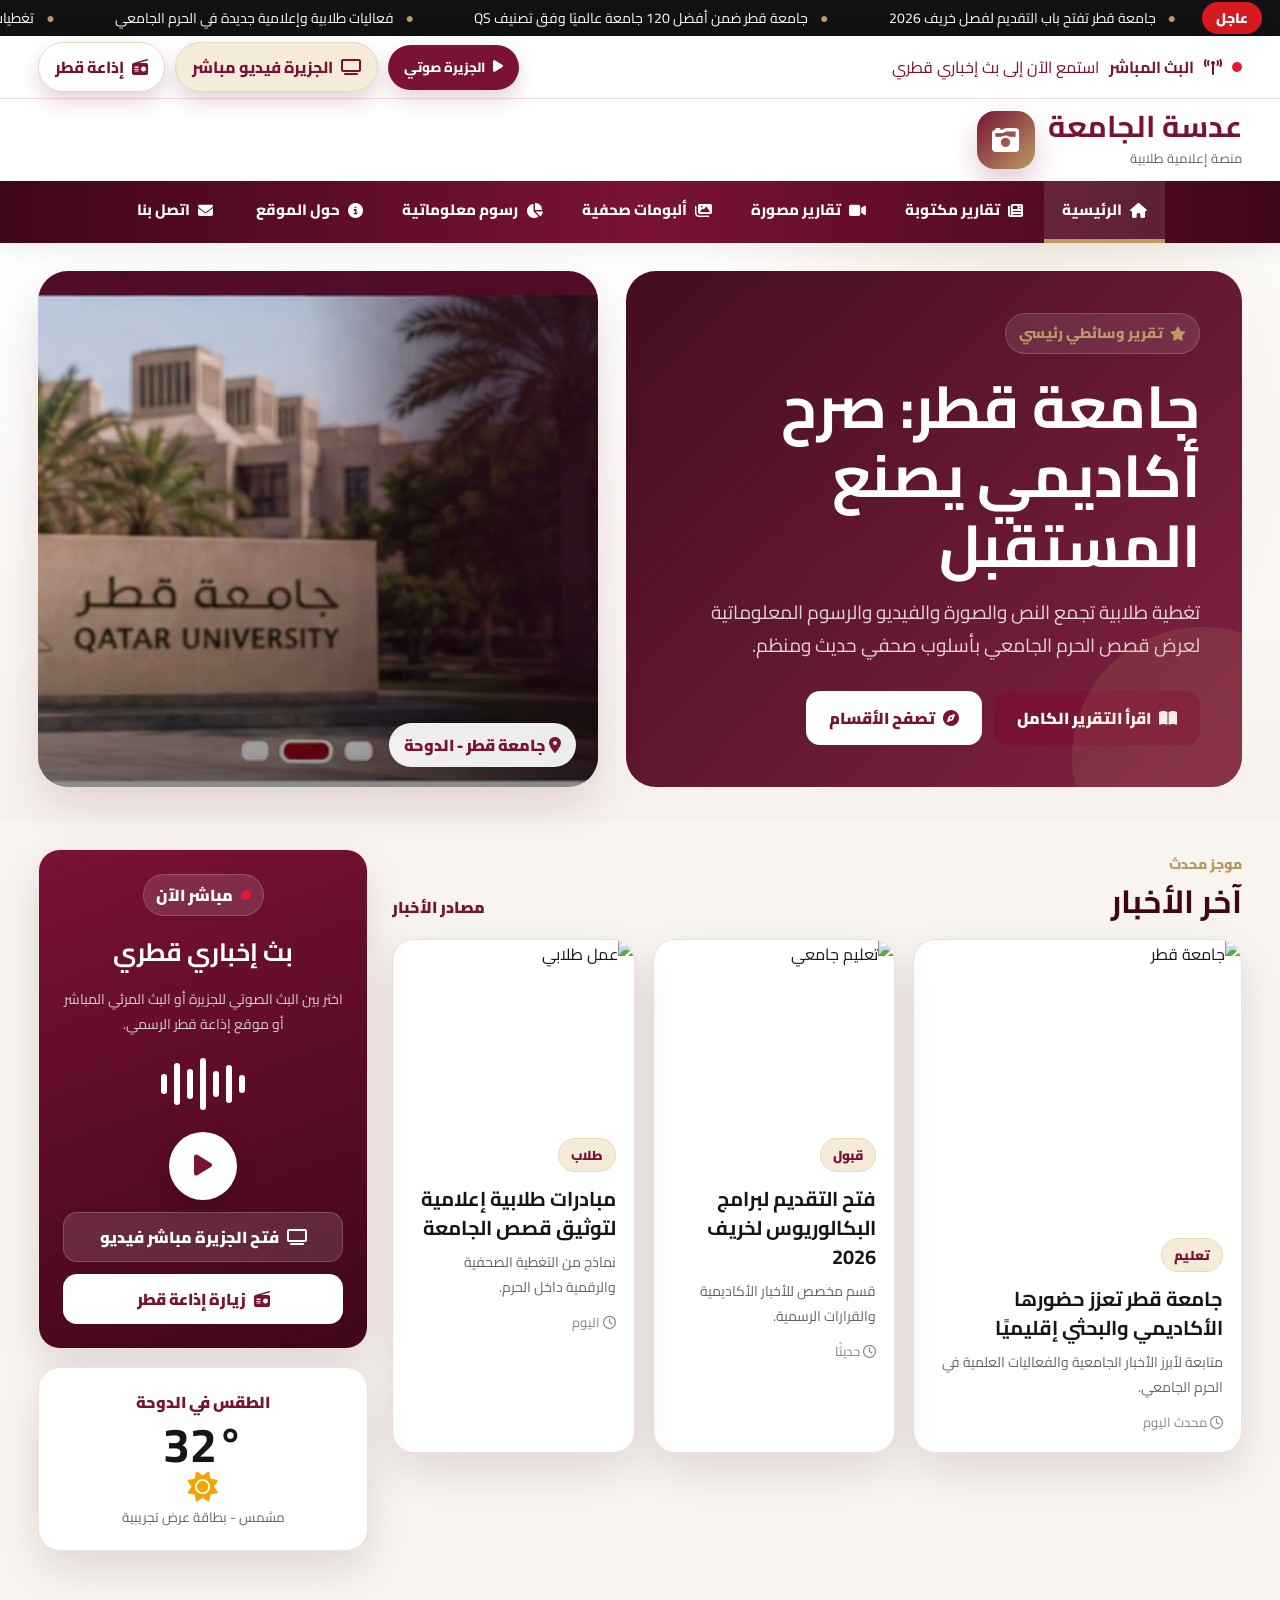
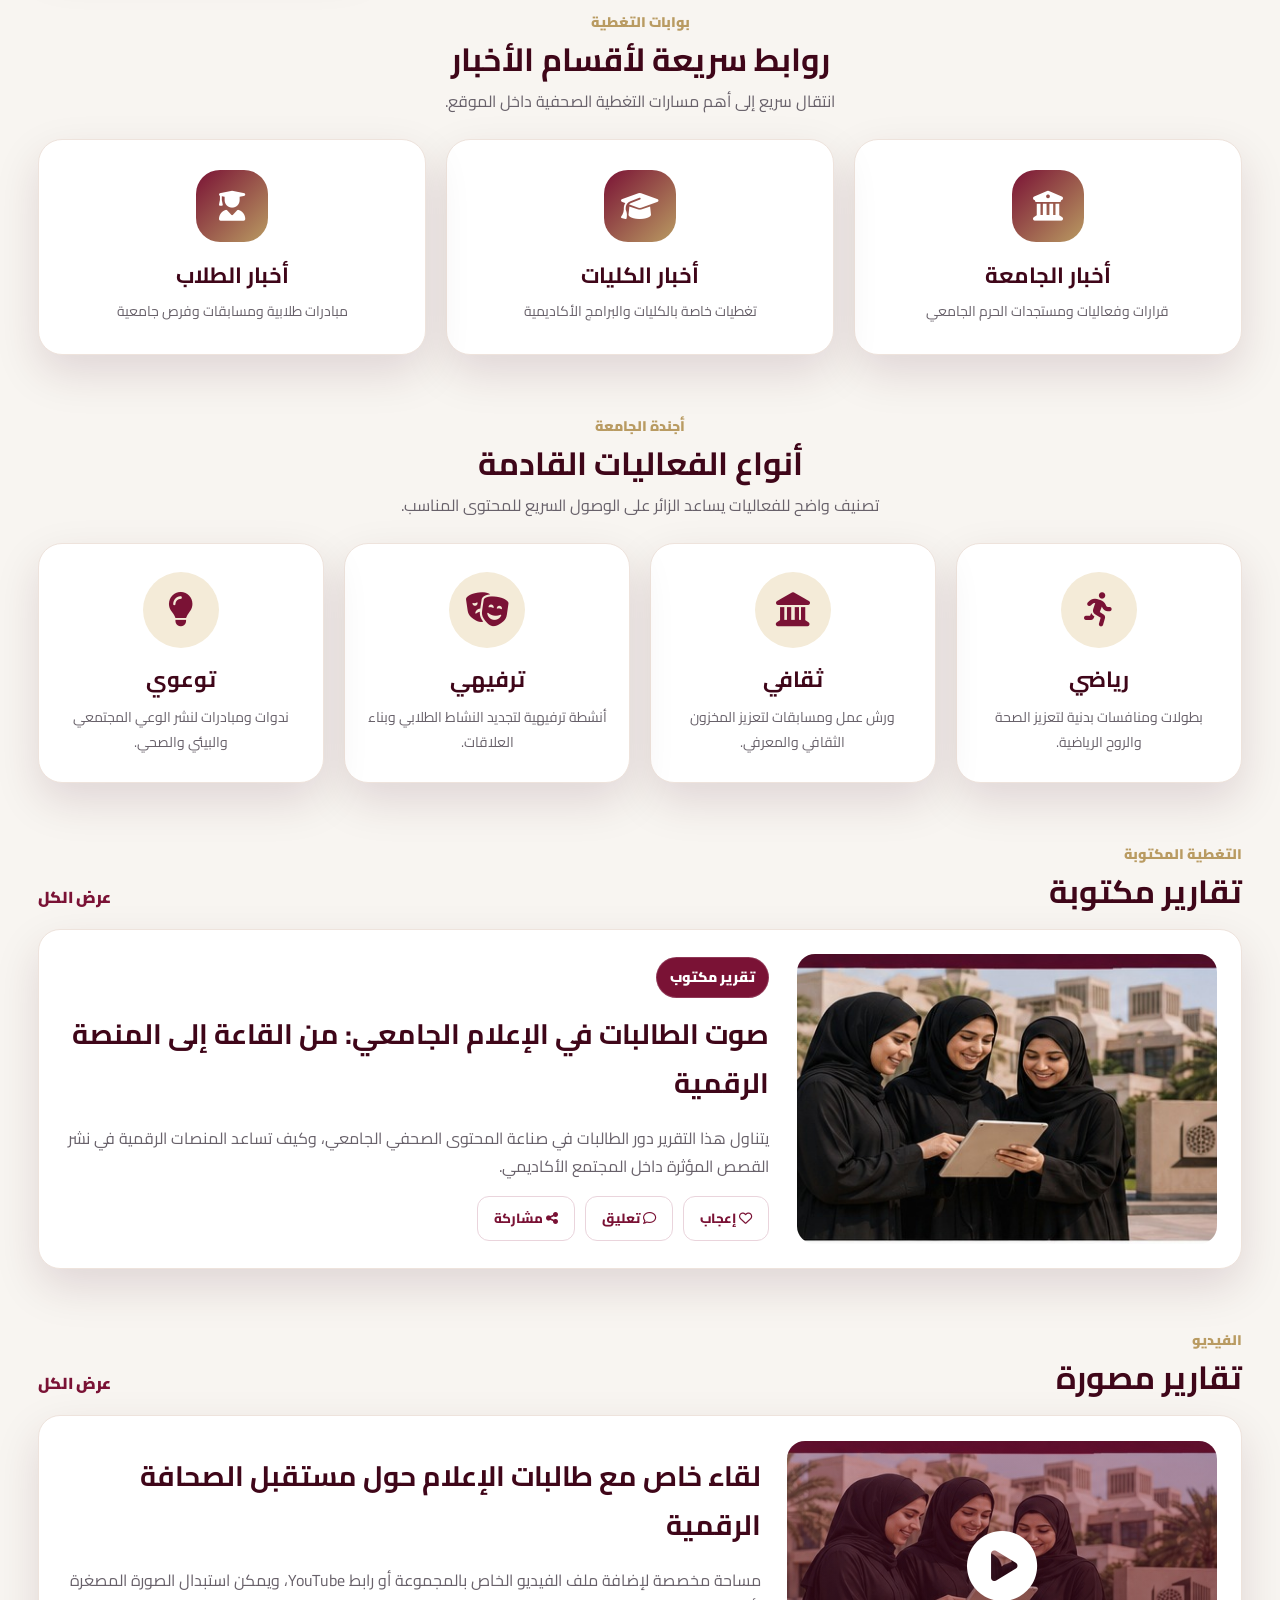
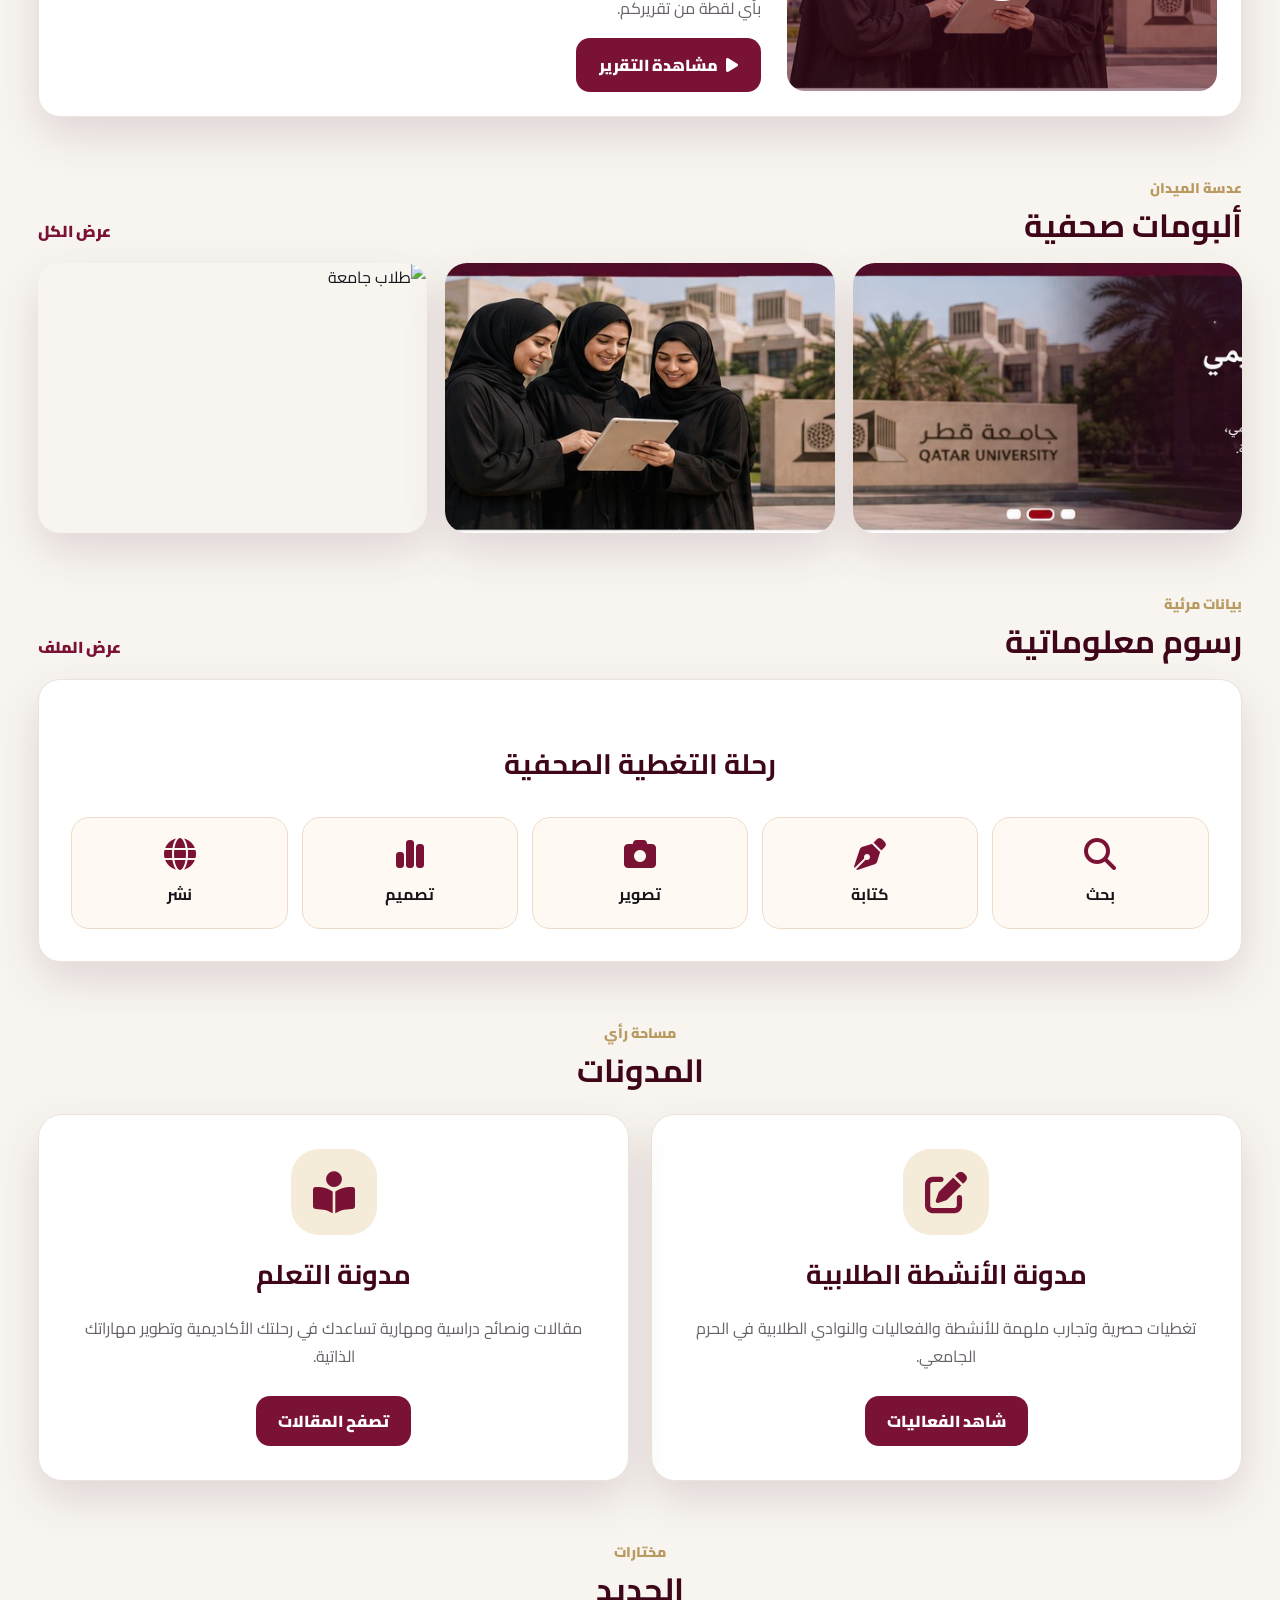
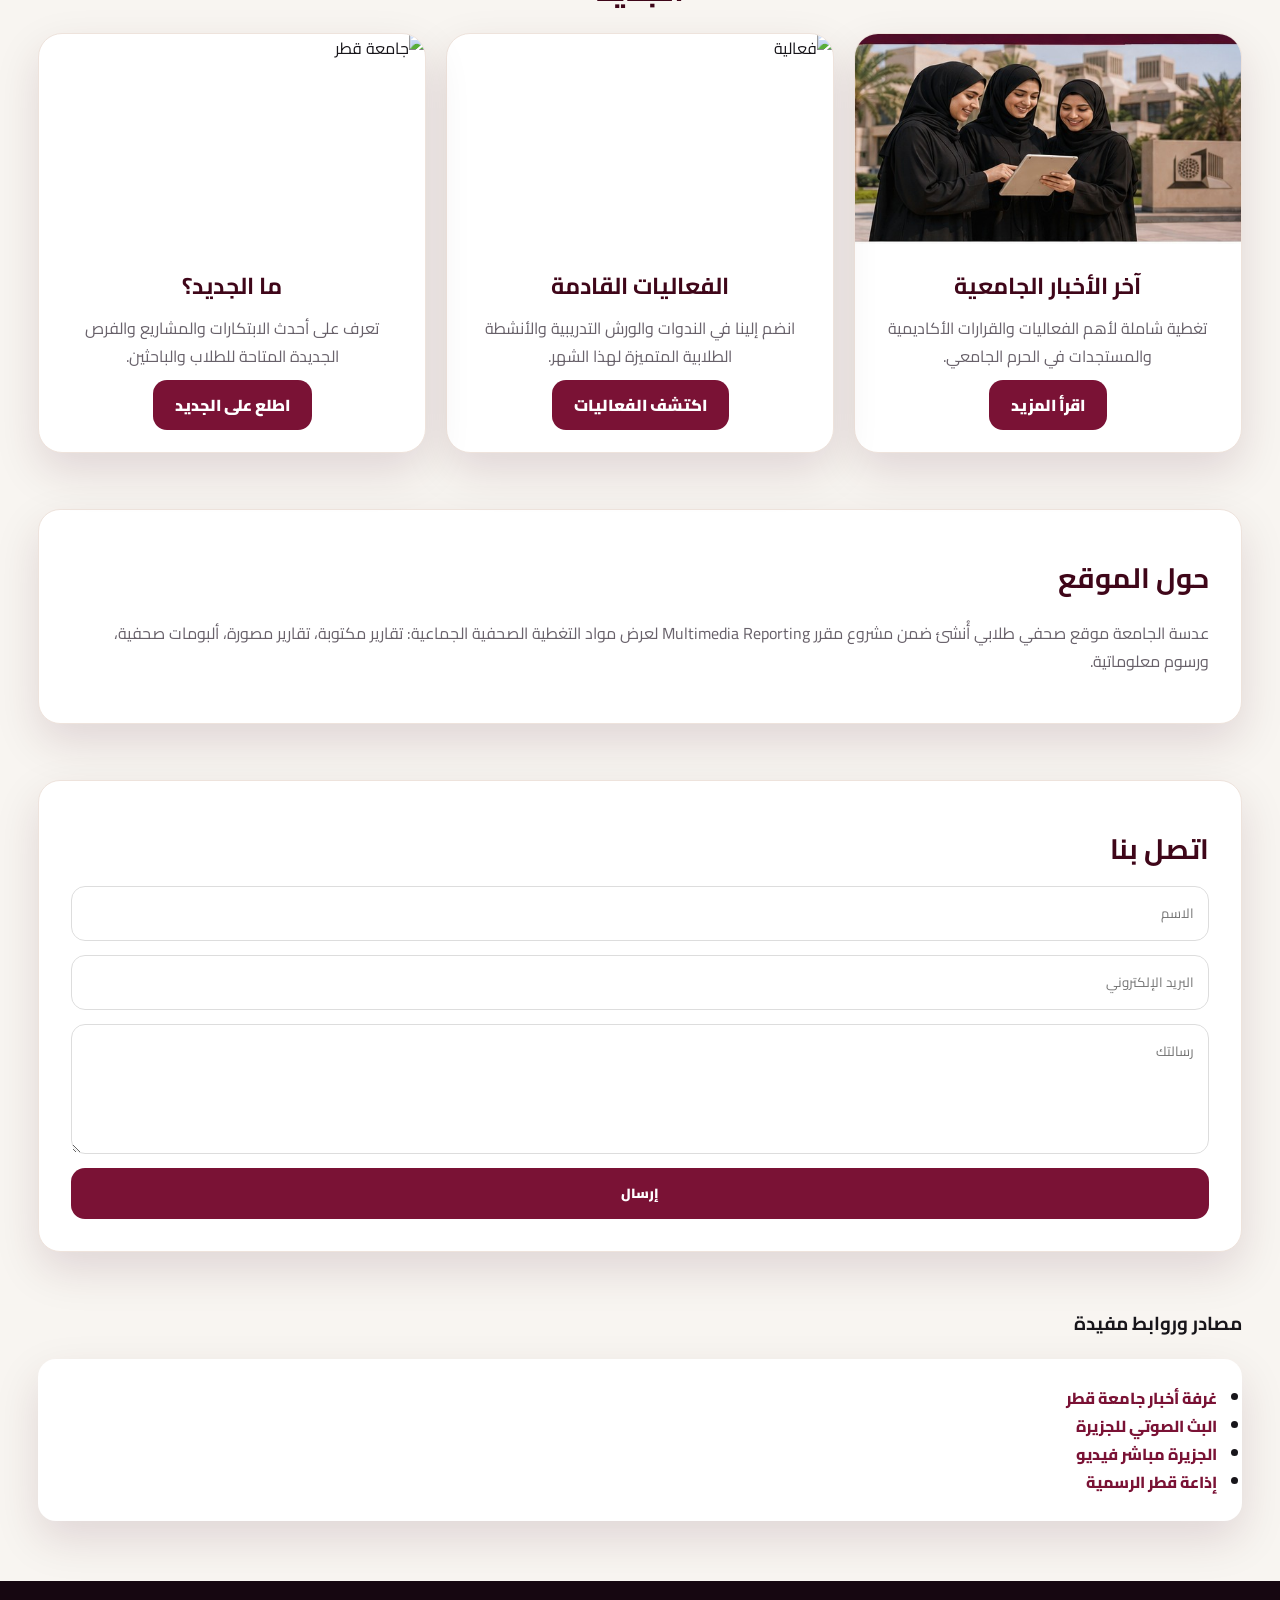
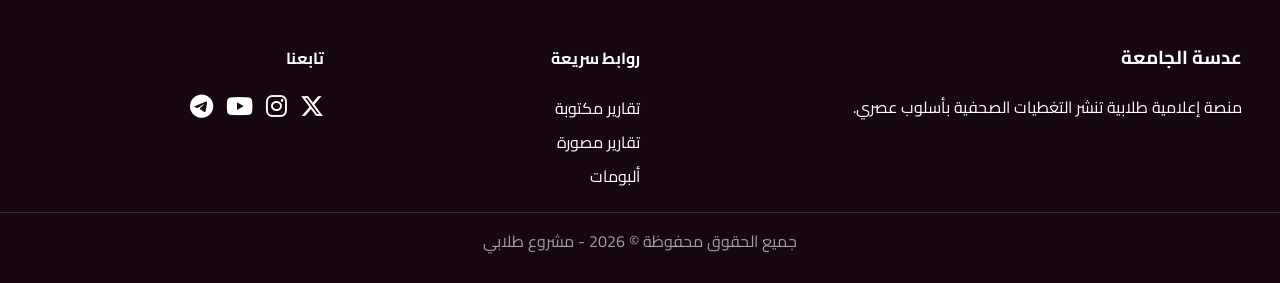
==== home.html @ da8e367c "Add files via upload" ====
<!doctype html>
<html lang="ar" dir="rtl">
<head>
  <meta charset="UTF-8" />
  <meta name="viewport" content="width=device-width, initial-scale=1.0" />
  <title>عدسة الجامعة | منصة إعلامية طلابية</title>
  <meta name="description" content="موقع صحفي جامعي عربي لعرض التغطيات المكتوبة والمصورة والألبومات والرسوم المعلوماتية." />
  <link rel="preconnect" href="https://fonts.googleapis.com">
  <link rel="preconnect" href="https://fonts.gstatic.com" crossorigin>
  <link href="https://fonts.googleapis.com/css2?family=Cairo:wght@400;500;600;700;800;900&display=swap" rel="stylesheet">
  <link rel="stylesheet" href="https://cdnjs.cloudflare.com/ajax/libs/font-awesome/6.5.2/css/all.min.css">
  <link rel="stylesheet" href="style.css" />
</head>
<body>
  <div class="breaking-strip">
    <span class="breaking-label">عاجل</span>
    <div class="breaking-track">
      <span>جامعة قطر تفتح باب التقديم لفصل خريف 2026</span>
      <span>جامعة قطر ضمن أفضل 120 جامعة عالميًا وفق تصنيف QS</span>
      <span>فعاليات طلابية وإعلامية جديدة في الحرم الجامعي</span>
      <span>تغطيات مصورة وألبومات صحفية من قلب الجامعة</span>
    </div>
  </div>

  <header class="site-header">
    <div class="live-strip">
      <div class="container live-inner">
        <div class="live-title">
          <span class="pulse"></span>
          <i class="fa-solid fa-tower-broadcast"></i>
          <strong>البث المباشر</strong>
          <span>استمع الآن إلى بث إخباري قطري</span>
        </div>
        <div class="live-actions">
          <button id="playRadio" class="live-btn"><i class="fa-solid fa-play"></i> الجزيرة صوتي</button>
          <a href="https://www.aljazeera.com/video/live" target="_blank" rel="noopener" class="live-link"><i class="fa-solid fa-tv"></i> الجزيرة فيديو مباشر</a>
          <a href="https://www.qatarradio.qa/" target="_blank" rel="noopener" class="live-link outline"><i class="fa-solid fa-radio"></i> إذاعة قطر</a>
        </div>
      </div>
    </div>

    <div class="container topbar">
      <a class="brand" href="#home" aria-label="عدسة الجامعة">
        <div class="brand-text">
          <h1>عدسة الجامعة</h1>
          <p>منصة إعلامية طلابية</p>
        </div>
        <div class="logo"><i class="fa-solid fa-camera-retro"></i></div>
      </a>
      <button class="menu-toggle" id="menuToggle" aria-label="فتح القائمة"><i class="fa-solid fa-bars"></i></button>
    </div>

    <nav class="nav" id="mainNav">
      <div class="container nav-inner">
        <a href="#home" class="active"><i class="fa-solid fa-house"></i><span>الرئيسية</span></a>
        <a href="#written"><i class="fa-solid fa-newspaper"></i><span>تقارير مكتوبة</span></a>
        <a href="#video"><i class="fa-solid fa-video"></i><span>تقارير مصورة</span></a>
        <a href="#gallery"><i class="fa-solid fa-images"></i><span>ألبومات صحفية</span></a>
        <a href="#infographics"><i class="fa-solid fa-chart-pie"></i><span>رسوم معلوماتية</span></a>
        <a href="#about"><i class="fa-solid fa-circle-info"></i><span>حول الموقع</span></a>
        <a href="#contact"><i class="fa-solid fa-envelope"></i><span>اتصل بنا</span></a>
      </div>
    </nav>
  </header>

  <main id="home">
    <section class="hero">
      <div class="container hero-grid">
        <div class="hero-copy">
          <span class="eyebrow"><i class="fa-solid fa-star"></i> تقرير وسائطي رئيسي</span>
          <h2>جامعة قطر: صرح أكاديمي يصنع المستقبل</h2>
          <p>تغطية طلابية تجمع النص والصورة والفيديو والرسوم المعلوماتية لعرض قصص الحرم الجامعي بأسلوب صحفي حديث ومنظم.</p>
          <div class="hero-actions">
            <a class="btn primary" href="#written"><i class="fa-solid fa-book-open"></i> اقرأ التقرير الكامل</a>
            <a class="btn ghost" href="#quick"><i class="fa-solid fa-compass"></i> تصفح الأقسام</a>
          </div>
        </div>
        <div class="hero-media" aria-label="طالبات جامعيات أمام جامعة قطر">
          <img src="assets/hero-students-qu.jpg" alt="طالبات جامعيات بلباس خليجي قطري أمام جامعة قطر">
          <div class="media-caption"><i class="fa-solid fa-location-dot"></i> جامعة قطر - الدوحة</div>
        </div>
      </div>
    </section>

    <section class="container news-dashboard">
      <div class="main-column">
        <div class="section-head">
          <div>
            <span class="kicker">موجز محدث</span>
            <h3>آخر الأخبار</h3>
          </div>
          <a href="#sources">مصادر الأخبار</a>
        </div>

        <div class="news-grid">
          <article class="card news-card big-news">
            <img src="https://www.qu.edu.qa/sites/default/files/styles/large/public/2021-07/qu-campus.jpg" alt="جامعة قطر">
            <div class="news-body">
              <span class="tag">تعليم</span>
              <h4>جامعة قطر تعزز حضورها الأكاديمي والبحثي إقليميًا</h4>
              <p>متابعة لأبرز الأخبار الجامعية والفعاليات العلمية في الحرم الجامعي.</p>
              <div class="meta"><i class="fa-regular fa-clock"></i> محدث اليوم</div>
            </div>
          </article>
          <article class="card news-card">
            <img src="https://images.unsplash.com/photo-1497366754035-f200968a6e72?auto=format&fit=crop&w=900&q=80" alt="تعليم جامعي">
            <div class="news-body">
              <span class="tag">قبول</span>
              <h4>فتح التقديم لبرامج البكالوريوس لخريف 2026</h4>
              <p>قسم مخصص للأخبار الأكاديمية والقرارات الرسمية.</p>
              <div class="meta"><i class="fa-regular fa-clock"></i> حديثًا</div>
            </div>
          </article>
          <article class="card news-card">
            <img src="https://images.unsplash.com/photo-1519681393784-d120267933ba?auto=format&fit=crop&w=900&q=80" alt="عمل طلابي">
            <div class="news-body">
              <span class="tag">طلاب</span>
              <h4>مبادرات طلابية إعلامية لتوثيق قصص الجامعة</h4>
              <p>نماذج من التغطية الصحفية والرقمية داخل الحرم.</p>
              <div class="meta"><i class="fa-regular fa-clock"></i> اليوم</div>
            </div>
          </article>
        </div>
      </div>

      <aside class="side-column">
        <div class="radio-widget card">
          <div class="onair"><span class="pulse"></span> مباشر الآن</div>
          <h3>بث إخباري قطري</h3>
          <p>اختر بين البث الصوتي للجزيرة أو البث المرئي المباشر أو موقع إذاعة قطر الرسمي.</p>
          <div class="equalizer"><span></span><span></span><span></span><span></span><span></span><span></span><span></span></div>
          <button class="big-play" id="playRadio2"><i class="fa-solid fa-play"></i></button>
          <a class="radio-link" href="https://www.aljazeera.com/video/live" target="_blank" rel="noopener"><i class="fa-solid fa-tv"></i> فتح الجزيرة مباشر فيديو</a>
          <a class="radio-link light" href="https://www.qatarradio.qa/" target="_blank" rel="noopener"><i class="fa-solid fa-radio"></i> زيارة إذاعة قطر</a>
        </div>
        <div class="weather card">
          <span>الطقس في الدوحة</span>
          <strong>32°</strong>
          <i class="fa-solid fa-sun"></i>
          <small>مشمس - بطاقة عرض تجريبية</small>
        </div>
      </aside>
    </section>

    <section id="quick" class="container section portal-section">
      <div class="section-title center">
        <span class="kicker">بوابات التغطية</span>
        <h3>روابط سريعة لأقسام الأخبار</h3>
        <p>انتقال سريع إلى أهم مسارات التغطية الصحفية داخل الموقع.</p>
      </div>
      <div class="quick-links">
        <a class="portal-card" href="#news-university"><i class="fa-solid fa-building-columns"></i><strong>أخبار الجامعة</strong><span>قرارات وفعاليات ومستجدات الحرم الجامعي</span></a>
        <a class="portal-card" href="#news-colleges"><i class="fa-solid fa-graduation-cap"></i><strong>أخبار الكليات</strong><span>تغطيات خاصة بالكليات والبرامج الأكاديمية</span></a>
        <a class="portal-card" href="#news-students"><i class="fa-solid fa-user-graduate"></i><strong>أخبار الطلاب</strong><span>مبادرات طلابية ومسابقات وفرص جامعية</span></a>
      </div>
    </section>

    <section class="container section events-section">
      <div class="section-title center">
        <span class="kicker">أجندة الجامعة</span>
        <h3>أنواع الفعاليات القادمة</h3>
        <p>تصنيف واضح للفعاليات يساعد الزائر على الوصول السريع للمحتوى المناسب.</p>
      </div>
      <div class="event-types">
        <article class="event-card"><i class="fa-solid fa-person-running"></i><h4>رياضي</h4><p>بطولات ومنافسات بدنية لتعزيز الصحة والروح الرياضية.</p></article>
        <article class="event-card"><i class="fa-solid fa-landmark"></i><h4>ثقافي</h4><p>ورش عمل ومسابقات لتعزيز المخزون الثقافي والمعرفي.</p></article>
        <article class="event-card"><i class="fa-solid fa-masks-theater"></i><h4>ترفيهي</h4><p>أنشطة ترفيهية لتجديد النشاط الطلابي وبناء العلاقات.</p></article>
        <article class="event-card"><i class="fa-solid fa-lightbulb"></i><h4>توعوي</h4><p>ندوات ومبادرات لنشر الوعي المجتمعي والبيئي والصحي.</p></article>
      </div>
    </section>

    <section id="written" class="container section">
      <div class="section-head"><div><span class="kicker">التغطية المكتوبة</span><h3>تقارير مكتوبة</h3></div><a href="#">عرض الكل</a></div>
      <div class="feature card">
        <img src="assets/students-media.jpg" alt="طالبات جامعيات بلباس خليجي قطري">
        <div>
          <span class="eyebrow small">تقرير مكتوب</span>
          <h3>صوت الطالبات في الإعلام الجامعي: من القاعة إلى المنصة الرقمية</h3>
          <p>يتناول هذا التقرير دور الطالبات في صناعة المحتوى الصحفي الجامعي، وكيف تساعد المنصات الرقمية في نشر القصص المؤثرة داخل المجتمع الأكاديمي.</p>
          <div class="actions"><button><i class="fa-regular fa-heart"></i> إعجاب</button><button><i class="fa-regular fa-comment"></i> تعليق</button><button><i class="fa-solid fa-share-nodes"></i> مشاركة</button></div>
        </div>
      </div>
    </section>

    <section id="video" class="container section">
      <div class="section-head"><div><span class="kicker">الفيديو</span><h3>تقارير مصورة</h3></div><a href="#">عرض الكل</a></div>
      <div class="video-box card">
        <div class="video-thumb"><i class="fa-solid fa-circle-play"></i></div>
        <div>
          <h3>لقاء خاص مع طالبات الإعلام حول مستقبل الصحافة الرقمية</h3>
          <p>مساحة مخصصة لإضافة ملف الفيديو الخاص بالمجموعة أو رابط YouTube، ويمكن استبدال الصورة المصغرة بأي لقطة من تقريركم.</p>
          <a class="btn primary" href="#"><i class="fa-solid fa-play"></i> مشاهدة التقرير</a>
        </div>
      </div>
    </section>

    <section id="gallery" class="container section">
      <div class="section-head"><div><span class="kicker">عدسة الميدان</span><h3>ألبومات صحفية</h3></div><a href="#">عرض الكل</a></div>
      <div class="gallery">
        <img src="assets/hero-students-qu.jpg" alt="طالبات في جامعة قطر">
        <img src="assets/students-media.jpg" alt="طالبات إعلام">
        <img src="https://images.unsplash.com/photo-1523580846011-d3a5bc25702b?auto=format&fit=crop&w=900&q=80" alt="طلاب جامعة">
      </div>
    </section>

    <section id="infographics" class="container section">
      <div class="section-head"><div><span class="kicker">بيانات مرئية</span><h3>رسوم معلوماتية</h3></div><a href="#">عرض الملف</a></div>
      <div class="info-card card">
        <h3>رحلة التغطية الصحفية</h3>
        <div class="steps">
          <div><i class="fa-solid fa-magnifying-glass"></i><b>بحث</b></div>
          <div><i class="fa-solid fa-pen-nib"></i><b>كتابة</b></div>
          <div><i class="fa-solid fa-camera"></i><b>تصوير</b></div>
          <div><i class="fa-solid fa-chart-simple"></i><b>تصميم</b></div>
          <div><i class="fa-solid fa-globe"></i><b>نشر</b></div>
        </div>
      </div>
    </section>

    <section class="container section blog-section">
      <div class="section-title center">
        <span class="kicker">مساحة رأي</span>
        <h3>المدونات</h3>
      </div>
      <div class="blogs">
        <article class="blog-card"><i class="fa-solid fa-pen-to-square"></i><h4>مدونة الأنشطة الطلابية</h4><p>تغطيات حصرية وتجارب ملهمة للأنشطة والفعاليات والنوادي الطلابية في الحرم الجامعي.</p><a href="#">شاهد الفعاليات</a></article>
        <article class="blog-card"><i class="fa-solid fa-book-open-reader"></i><h4>مدونة التعلم</h4><p>مقالات ونصائح دراسية ومهارية تساعدك في رحلتك الأكاديمية وتطوير مهاراتك الذاتية.</p><a href="#">تصفح المقالات</a></article>
      </div>
    </section>

    <section class="container section latest-section">
      <div class="section-title center">
        <span class="kicker">مختارات</span>
        <h3>الجديد</h3>
      </div>
      <div class="latest-grid">
        <article class="latest-card"><img src="assets/students-media.jpg" alt="أخبار جامعة"><div><h4>آخر الأخبار الجامعية</h4><p>تغطية شاملة لأهم الفعاليات والقرارات الأكاديمية والمستجدات في الحرم الجامعي.</p><a href="#">اقرأ المزيد</a></div></article>
        <article class="latest-card"><img src="https://images.unsplash.com/photo-1540575467063-178a50c2df87?auto=format&fit=crop&w=900&q=80" alt="فعالية"><div><h4>الفعاليات القادمة</h4><p>انضم إلينا في الندوات والورش التدريبية والأنشطة الطلابية المتميزة لهذا الشهر.</p><a href="#">اكتشف الفعاليات</a></div></article>
        <article class="latest-card"><img src="https://www.qu.edu.qa/sites/default/files/styles/large/public/2021-07/qu-campus.jpg" alt="جامعة قطر"><div><h4>ما الجديد؟</h4><p>تعرف على أحدث الابتكارات والمشاريع والفرص الجديدة المتاحة للطلاب والباحثين.</p><a href="#">اطلع على الجديد</a></div></article>
      </div>
    </section>

    <section id="about" class="container section about card">
      <h3>حول الموقع</h3>
      <p>عدسة الجامعة موقع صحفي طلابي أُنشئ ضمن مشروع مقرر Multimedia Reporting لعرض مواد التغطية الصحفية الجماعية: تقارير مكتوبة، تقارير مصورة، ألبومات صحفية، ورسوم معلوماتية.</p>
    </section>

    <section id="contact" class="container section contact card">
      <h3>اتصل بنا</h3>
      <form onsubmit="event.preventDefault(); alert('تم استلام الرسالة بنجاح');">
        <input placeholder="الاسم" required>
        <input type="email" placeholder="البريد الإلكتروني" required>
        <textarea placeholder="رسالتك" required></textarea>
        <button class="btn primary">إرسال</button>
      </form>
    </section>

    <section id="sources" class="container section sources">
      <h3>مصادر وروابط مفيدة</h3>
      <ul>
        <li><a href="https://www.qu.edu.qa/newsroom" target="_blank" rel="noopener">غرفة أخبار جامعة قطر</a></li>
        <li><a href="https://www.aljazeera.net/audio/live/" target="_blank" rel="noopener">البث الصوتي للجزيرة</a></li>
        <li><a href="https://www.aljazeera.com/video/live" target="_blank" rel="noopener">الجزيرة مباشر فيديو</a></li>
        <li><a href="https://www.qatarradio.qa/" target="_blank" rel="noopener">إذاعة قطر الرسمية</a></li>
      </ul>
    </section>
  </main>

  <footer>
    <div class="container footer-grid">
      <div><h3>عدسة الجامعة</h3><p>منصة إعلامية طلابية تنشر التغطيات الصحفية بأسلوب عصري.</p></div>
      <div><h4>روابط سريعة</h4><a href="#written">تقارير مكتوبة</a><a href="#video">تقارير مصورة</a><a href="#gallery">ألبومات</a></div>
      <div><h4>تابعنا</h4><div class="social"><i class="fa-brands fa-x-twitter"></i><i class="fa-brands fa-instagram"></i><i class="fa-brands fa-youtube"></i><i class="fa-brands fa-telegram"></i></div></div>
    </div>
    <p class="copy">جميع الحقوق محفوظة © 2026 - مشروع طلابي</p>
  </footer>
  <script src="app.js"></script>
</body>
</html>
---- style.css ----
:root{
  --maroon:#7a1235;
  --maroon-dark:#3f0619;
  --maroon-soft:#9b1747;
  --gold:#b99b62;
  --gold-soft:#f4ebd8;
  --ink:#17151a;
  --muted:#68616a;
  --bg:#f8f5f1;
  --card:#ffffff;
  --line:#eee3dc;
  --shadow:0 18px 45px rgba(58, 10, 30, .13);
  --radius:22px;
}
*{box-sizing:border-box}
html{scroll-behavior:smooth;overflow-x:hidden}
body{margin:0;font-family:'Cairo',Tahoma,sans-serif;background:var(--bg);color:var(--ink);line-height:1.75;overflow-x:hidden}
a{text-decoration:none;color:inherit}.container{width:min(1220px,94vw);margin-inline:auto}.card{background:var(--card);border:1px solid var(--line);border-radius:var(--radius);box-shadow:var(--shadow);overflow:hidden}.breaking-strip{height:36px;background:#111;color:#fff;display:flex;align-items:center;gap:14px;padding-inline:18px;font-size:14px;white-space:nowrap}.breaking-label{background:#d71920;color:#fff;font-weight:900;border-radius:999px;padding:4px 14px;flex:none}.breaking-track{display:flex;gap:48px;min-width:max-content;animation:scrollTicker 28s linear infinite}.breaking-track span::before{content:"●";color:var(--gold);margin-inline:12px}@keyframes scrollTicker{from{transform:translateX(-5%)}to{transform:translateX(45%)}}
.site-header{position:sticky;top:0;z-index:100;background:#fff;box-shadow:0 6px 24px rgba(0,0,0,.08)}.live-strip{background:#fff;border-bottom:1px solid #f0dfd8}.live-inner{min-height:62px;display:flex;align-items:center;justify-content:space-between;gap:18px}.live-title{display:flex;align-items:center;gap:10px;color:var(--maroon);font-size:16px}.pulse{width:10px;height:10px;border-radius:50%;background:#e31837;box-shadow:0 0 0 0 rgba(227,24,55,.65);animation:pulse 1.5s infinite;display:inline-block;flex:none}@keyframes pulse{70%{box-shadow:0 0 0 12px rgba(227,24,55,0)}100%{box-shadow:0 0 0 0 rgba(227,24,55,0)}}.live-actions{display:flex;align-items:center;gap:10px;flex-wrap:wrap}.live-btn,.live-link{border:0;border-radius:999px;padding:10px 16px;font-family:inherit;font-weight:800;cursor:pointer;display:inline-flex;align-items:center;gap:8px;background:var(--maroon);color:#fff;box-shadow:0 10px 20px rgba(122,18,53,.18)}.live-link{background:var(--gold-soft);color:var(--maroon);border:1px solid #ead8bd}.live-link.outline{background:#fff;color:var(--maroon);border-color:#ead8bd}.topbar{height:82px;display:flex;align-items:center;justify-content:space-between}.brand{display:flex;align-items:center;gap:13px}.brand-text{text-align:right}.brand h1{margin:0;color:var(--maroon);font-size:30px;line-height:1}.brand p{margin:6px 0 0;color:var(--muted);font-size:13px}.logo{width:58px;height:58px;border-radius:18px;background:linear-gradient(135deg,var(--maroon),var(--gold));display:grid;place-items:center;color:#fff;font-size:27px;box-shadow:0 14px 28px rgba(122,18,53,.22)}.menu-toggle{display:none;border:1px solid var(--line);background:#fff;color:var(--maroon);border-radius:12px;width:44px;height:44px;font-size:20px}.nav{background:linear-gradient(90deg,var(--maroon-dark),var(--maroon),var(--maroon-dark))}.nav-inner{display:flex;align-items:center;justify-content:center;gap:3px;min-height:56px}.nav a{display:flex;align-items:center;justify-content:center;gap:8px;color:#fff;font-weight:800;font-size:15px;padding:16px 18px;border-bottom:4px solid transparent;min-width:120px}.nav a:hover,.nav a.active{background:rgba(255,255,255,.10);border-bottom-color:var(--gold)}
.hero{padding:28px 0 34px;background:radial-gradient(circle at 80% 20%,rgba(185,155,98,.22),transparent 30%),linear-gradient(180deg,#fff,#f7f1ed)}.hero-grid{display:grid;grid-template-columns:minmax(0,1fr) minmax(460px,560px);gap:28px;align-items:stretch}.hero-copy{min-height:430px;border-radius:30px;background:linear-gradient(135deg,rgba(61,6,25,.97),rgba(122,18,53,.93));color:#fff;padding:42px;display:flex;flex-direction:column;justify-content:center;position:relative;overflow:hidden}.hero-copy::after{content:"";position:absolute;inset:auto -90px -100px auto;width:260px;height:260px;border-radius:50%;background:rgba(185,155,98,.14)}.eyebrow,.kicker{display:inline-flex;align-items:center;gap:7px;color:var(--gold);font-weight:900;font-size:14px}.eyebrow{background:rgba(255,255,255,.1);border:1px solid rgba(255,255,255,.16);padding:7px 13px;border-radius:999px;width:max-content}.eyebrow.small{color:#fff;background:var(--maroon)}.hero h2{font-size:clamp(34px,4.6vw,62px);line-height:1.18;margin:18px 0 16px;max-width:700px}.hero p{font-size:19px;color:rgba(255,255,255,.82);max-width:680px;margin:0 0 28px}.hero-actions{display:flex;gap:12px;flex-wrap:wrap}.btn{display:inline-flex;align-items:center;justify-content:center;gap:8px;border-radius:14px;padding:12px 22px;font-weight:900;font-family:inherit;border:1px solid transparent;cursor:pointer}.btn.primary{background:var(--maroon);color:#fff}.btn.ghost{background:#fff;color:var(--maroon)}.hero-media{position:relative;border-radius:30px;overflow:hidden;min-height:430px;box-shadow:var(--shadow)}.hero-media img{width:100%;height:100%;object-fit:cover;display:block}.hero-media::after{content:"";position:absolute;inset:0;background:linear-gradient(180deg,transparent 55%,rgba(0,0,0,.45))}.media-caption{position:absolute;z-index:2;right:22px;bottom:20px;background:rgba(255,255,255,.92);color:var(--maroon);border-radius:999px;padding:8px 15px;font-weight:900}
.section{margin:56px auto}.news-dashboard{display:grid;grid-template-columns:minmax(0,1fr) 330px;gap:24px;margin-top:28px}.section-head{display:flex;align-items:end;justify-content:space-between;margin-bottom:18px;gap:16px}.section-head h3,.section-title h3{font-size:32px;margin:4px 0 0;color:var(--maroon-dark);line-height:1.25}.section-head a{color:var(--maroon);font-weight:900}.section-title.center{text-align:center;max-width:760px;margin:0 auto 24px}.section-title p{color:var(--muted);margin:8px 0 0}.news-grid{display:grid;grid-template-columns:1.15fr .85fr .85fr;gap:18px}.news-card img{width:100%;height:180px;object-fit:cover;display:block}.big-news img{height:280px}.news-body{padding:18px}.tag{display:inline-block;background:var(--gold-soft);color:var(--maroon);border:1px solid #ead8bd;padding:5px 12px;border-radius:999px;font-weight:900;font-size:13px}.news-card h4{font-size:20px;line-height:1.45;margin:12px 0 8px}.news-card p{margin:0 0 12px;color:var(--muted);font-size:14px}.meta{color:#8a8189;font-size:13px}.side-column{display:flex;flex-direction:column;gap:18px}.radio-widget{padding:24px;text-align:center;background:linear-gradient(160deg,var(--maroon),var(--maroon-dark));color:#fff}.onair{display:inline-flex;align-items:center;gap:8px;background:rgba(255,255,255,.12);border:1px solid rgba(255,255,255,.18);border-radius:999px;padding:6px 12px;font-weight:900}.radio-widget h3{font-size:25px;margin:14px 0 6px}.radio-widget p{color:rgba(255,255,255,.78);font-size:14px}.equalizer{height:64px;display:flex;align-items:center;justify-content:center;gap:7px;margin:16px 0}.equalizer span{width:6px;border-radius:999px;background:#fff;animation:eq 1.1s infinite ease-in-out}.equalizer span:nth-child(1){height:18px}.equalizer span:nth-child(2){height:38px;animation-delay:.1s}.equalizer span:nth-child(3){height:26px;animation-delay:.2s}.equalizer span:nth-child(4){height:52px;animation-delay:.3s}.equalizer span:nth-child(5){height:30px;animation-delay:.4s}.equalizer span:nth-child(6){height:42px;animation-delay:.5s}.equalizer span:nth-child(7){height:20px;animation-delay:.6s}@keyframes eq{50%{transform:scaleY(.45);opacity:.55}}.big-play{width:68px;height:68px;border-radius:50%;border:0;background:#fff;color:var(--maroon);font-size:24px;cursor:pointer;box-shadow:0 10px 24px rgba(0,0,0,.16)}.radio-link{display:flex;align-items:center;justify-content:center;gap:8px;border-radius:14px;margin-top:12px;padding:10px 12px;background:rgba(255,255,255,.13);border:1px solid rgba(255,255,255,.18);font-weight:900}.radio-link.light{background:#fff;color:var(--maroon)}.weather{padding:20px;text-align:center;display:grid;gap:4px}.weather span{font-weight:900;color:var(--maroon)}.weather strong{font-size:48px;line-height:1}.weather i{font-size:30px;color:#f5a400}.weather small{color:var(--muted)}
.quick-links,.event-types,.latest-grid{display:grid;grid-template-columns:repeat(3,1fr);gap:20px}.portal-card,.event-card,.blog-card,.latest-card{background:#fff;border:1px solid var(--line);border-radius:24px;box-shadow:var(--shadow);transition:.25s ease}.portal-card:hover,.event-card:hover,.blog-card:hover,.latest-card:hover{transform:translateY(-5px)}.portal-card{padding:30px;text-align:center}.portal-card i{width:72px;height:72px;border-radius:24px;display:grid;place-items:center;margin:0 auto 14px;background:linear-gradient(135deg,var(--maroon),var(--gold));color:#fff;font-size:30px}.portal-card strong{display:block;font-size:22px;color:var(--maroon-dark)}.portal-card span{display:block;color:var(--muted);font-size:14px;margin-top:5px}.event-types{grid-template-columns:repeat(4,1fr)}.event-card{text-align:center;padding:28px 20px}.event-card i{font-size:34px;color:var(--maroon);background:var(--gold-soft);width:76px;height:76px;border-radius:50%;display:grid;place-items:center;margin:0 auto 12px}.event-card h4{font-size:22px;margin:0 0 7px;color:var(--maroon-dark)}.event-card p{font-size:14px;color:var(--muted);margin:0}.feature{display:grid;grid-template-columns:420px 1fr;gap:28px;padding:24px;align-items:center}.feature img{width:100%;height:290px;object-fit:cover;border-radius:18px}.feature h3,.video-box h3,.about h3,.contact h3{font-size:28px;margin:12px 0;color:var(--maroon-dark)}.feature p,.video-box p,.about p{color:var(--muted)}.actions{display:flex;gap:10px;flex-wrap:wrap}.actions button{border:1px solid #ead4dc;background:#fff;border-radius:12px;padding:9px 16px;color:var(--maroon);font-weight:800;font-family:inherit}.video-box{display:grid;grid-template-columns:430px 1fr;gap:26px;align-items:center;padding:24px}.video-thumb{height:250px;border-radius:18px;background:linear-gradient(rgba(122,18,53,.35),rgba(75,7,29,.45)),url('assets/students-media.jpg') center/cover;display:grid;place-items:center;color:white;font-size:70px}.gallery{display:grid;grid-template-columns:repeat(3,1fr);gap:18px}.gallery img{width:100%;height:270px;object-fit:cover;border-radius:22px;box-shadow:var(--shadow)}.info-card{padding:32px;text-align:center}.info-card h3{font-size:28px;color:var(--maroon-dark)}.steps{display:grid;grid-template-columns:repeat(5,1fr);gap:14px}.steps div{background:#fff9f3;border:1px solid #efdbc7;border-radius:18px;padding:20px}.steps i{display:block;color:var(--maroon);font-size:32px;margin-bottom:10px}.blogs{display:grid;grid-template-columns:repeat(2,1fr);gap:22px}.blog-card{padding:34px;text-align:center}.blog-card i{font-size:42px;color:var(--maroon);background:var(--gold-soft);width:86px;height:86px;border-radius:28px;display:grid;place-items:center;margin:0 auto 16px}.blog-card h4{font-size:27px;margin:0 0 8px;color:var(--maroon-dark)}.blog-card p{color:var(--muted)}.blog-card a,.latest-card a{display:inline-flex;margin-top:10px;background:var(--maroon);color:#fff;border-radius:14px;padding:11px 22px;font-weight:900}.latest-card{overflow:hidden}.latest-card img{width:100%;height:210px;object-fit:cover;display:block}.latest-card div{padding:22px;text-align:center}.latest-card h4{font-size:23px;margin:0 0 7px;color:var(--maroon-dark)}.latest-card p{color:var(--muted);margin:0}.about,.contact{padding:32px}.contact form{display:grid;gap:14px}.contact input,.contact textarea{font-family:inherit;border:1px solid #ddd;border-radius:14px;padding:14px;background:#fff}.contact textarea{height:130px}.sources ul{background:#fff;border-radius:18px;padding:25px;box-shadow:var(--shadow)}.sources a{color:var(--maroon);font-weight:800}footer{background:#160711;color:white;margin-top:60px;padding:42px 0 12px}.footer-grid{display:grid;grid-template-columns:2fr 1fr 1fr;gap:30px}.footer-grid a{display:block;color:#fff;margin:6px 0}.social{display:flex;gap:13px;font-size:24px}.copy{text-align:center;color:#ffffff99;border-top:1px solid #ffffff22;padding-top:14px}
@media(max-width:1180px){.nav a{min-width:auto;padding-inline:12px;font-size:14px}.hero-grid{grid-template-columns:1fr}.hero-media{min-height:380px}.news-dashboard{grid-template-columns:1fr}.side-column{display:grid;grid-template-columns:1fr 1fr}.news-grid{grid-template-columns:repeat(3,1fr)}}
@media(max-width:900px){.breaking-strip{font-size:12px}.live-inner{align-items:stretch;flex-direction:column;padding:10px 0}.live-actions{width:100%;display:grid;grid-template-columns:1fr}.live-btn,.live-link{justify-content:center}.topbar{height:72px}.menu-toggle{display:block}.nav{display:none}.nav.open{display:block}.nav-inner{flex-direction:column;align-items:stretch;padding:8px 0}.nav a{justify-content:flex-start;min-width:0;border-bottom:0;border-radius:12px}.hero-copy{min-height:auto;padding:28px}.hero-media{min-height:310px}.news-grid,.quick-links,.event-types,.blogs,.latest-grid,.gallery,.steps,.footer-grid{grid-template-columns:1fr}.feature,.video-box{grid-template-columns:1fr}.feature img,.video-thumb{height:240px}.side-column{grid-template-columns:1fr}.section-head{align-items:flex-start;flex-direction:column}.section-head h3,.section-title h3{font-size:27px}.brand h1{font-size:24px}.logo{width:50px;height:50px}.hero h2{font-size:34px}.hero p{font-size:16px}}
@media(max-width:520px){.container{width:min(94vw,100%)}.hero{padding-top:18px}.hero-copy{border-radius:22px;padding:24px}.hero-media{border-radius:22px;min-height:260px}.hero-actions .btn{width:100%}.news-card img,.big-news img{height:205px}.portal-card,.event-card,.blog-card{padding:24px 16px}.latest-card img{height:190px}.topbar{height:68px}.live-title{font-size:14px;flex-wrap:wrap}.brand p{display:none}}
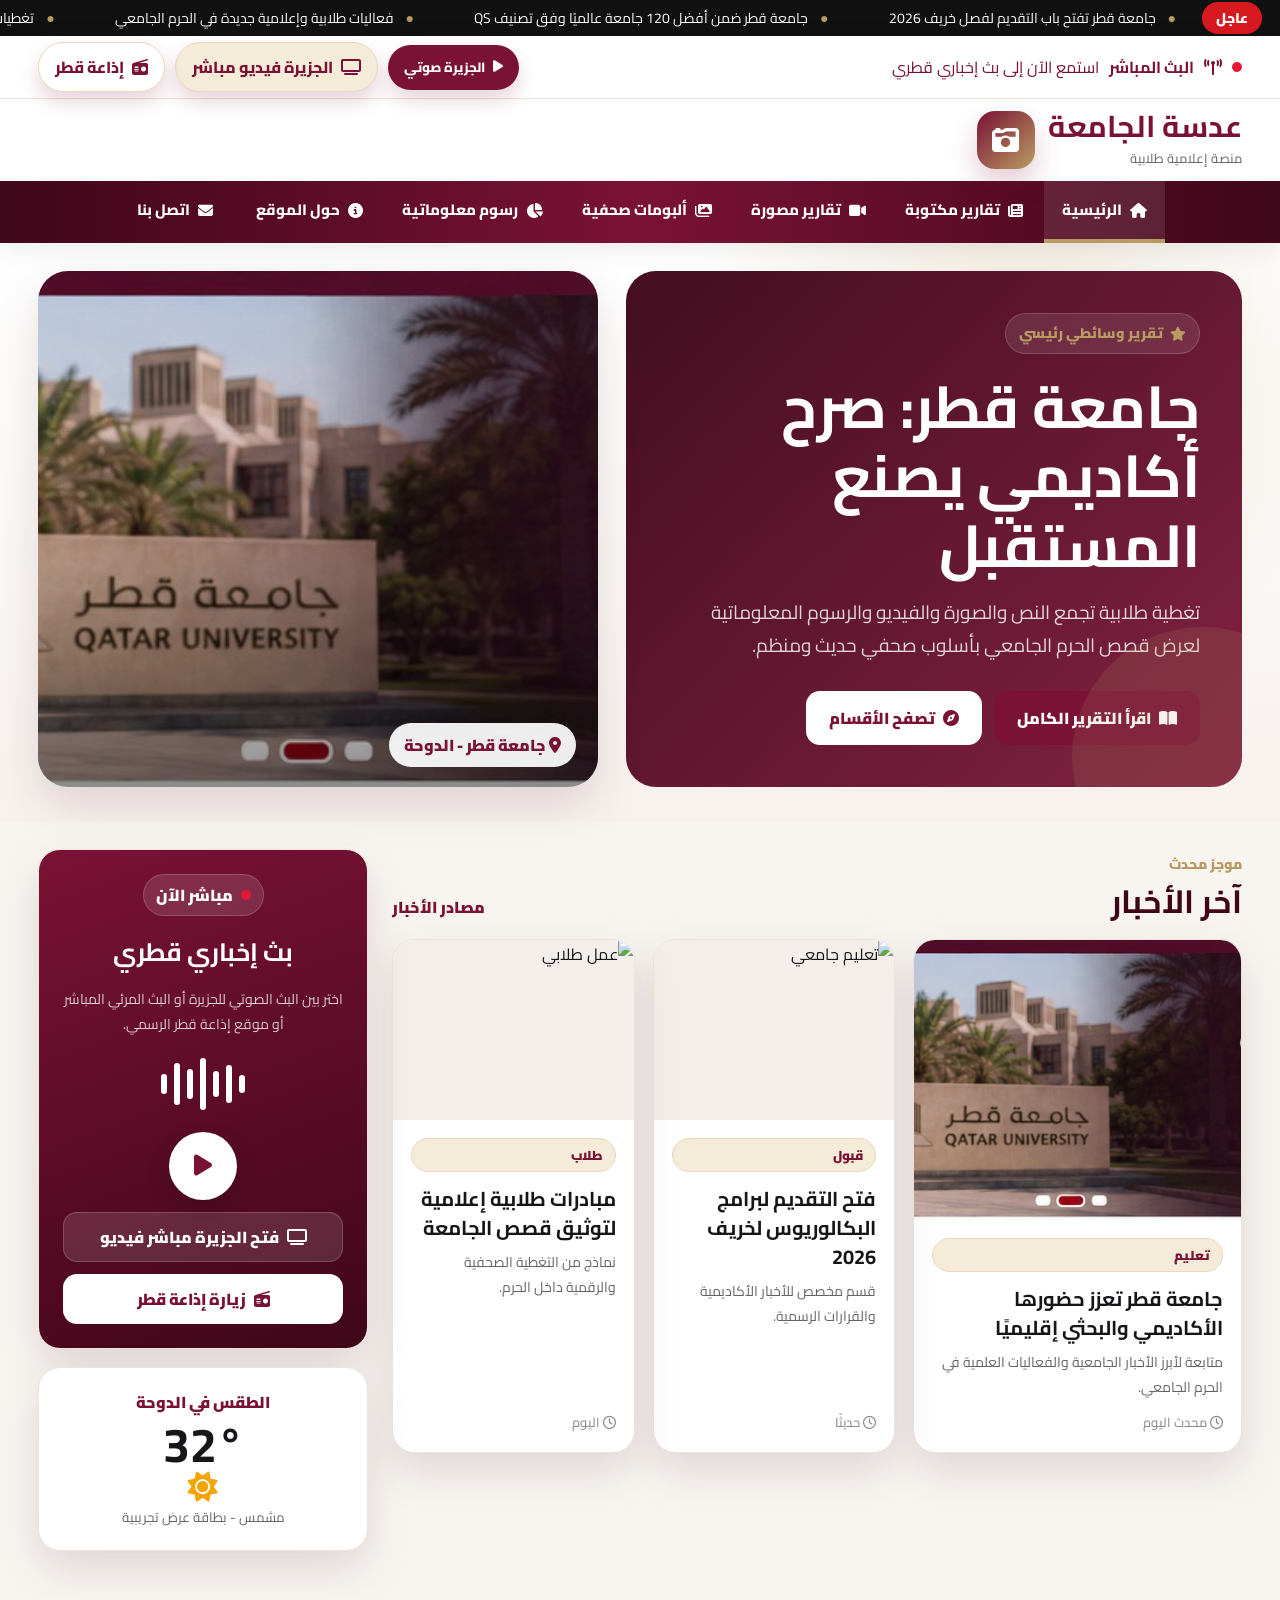
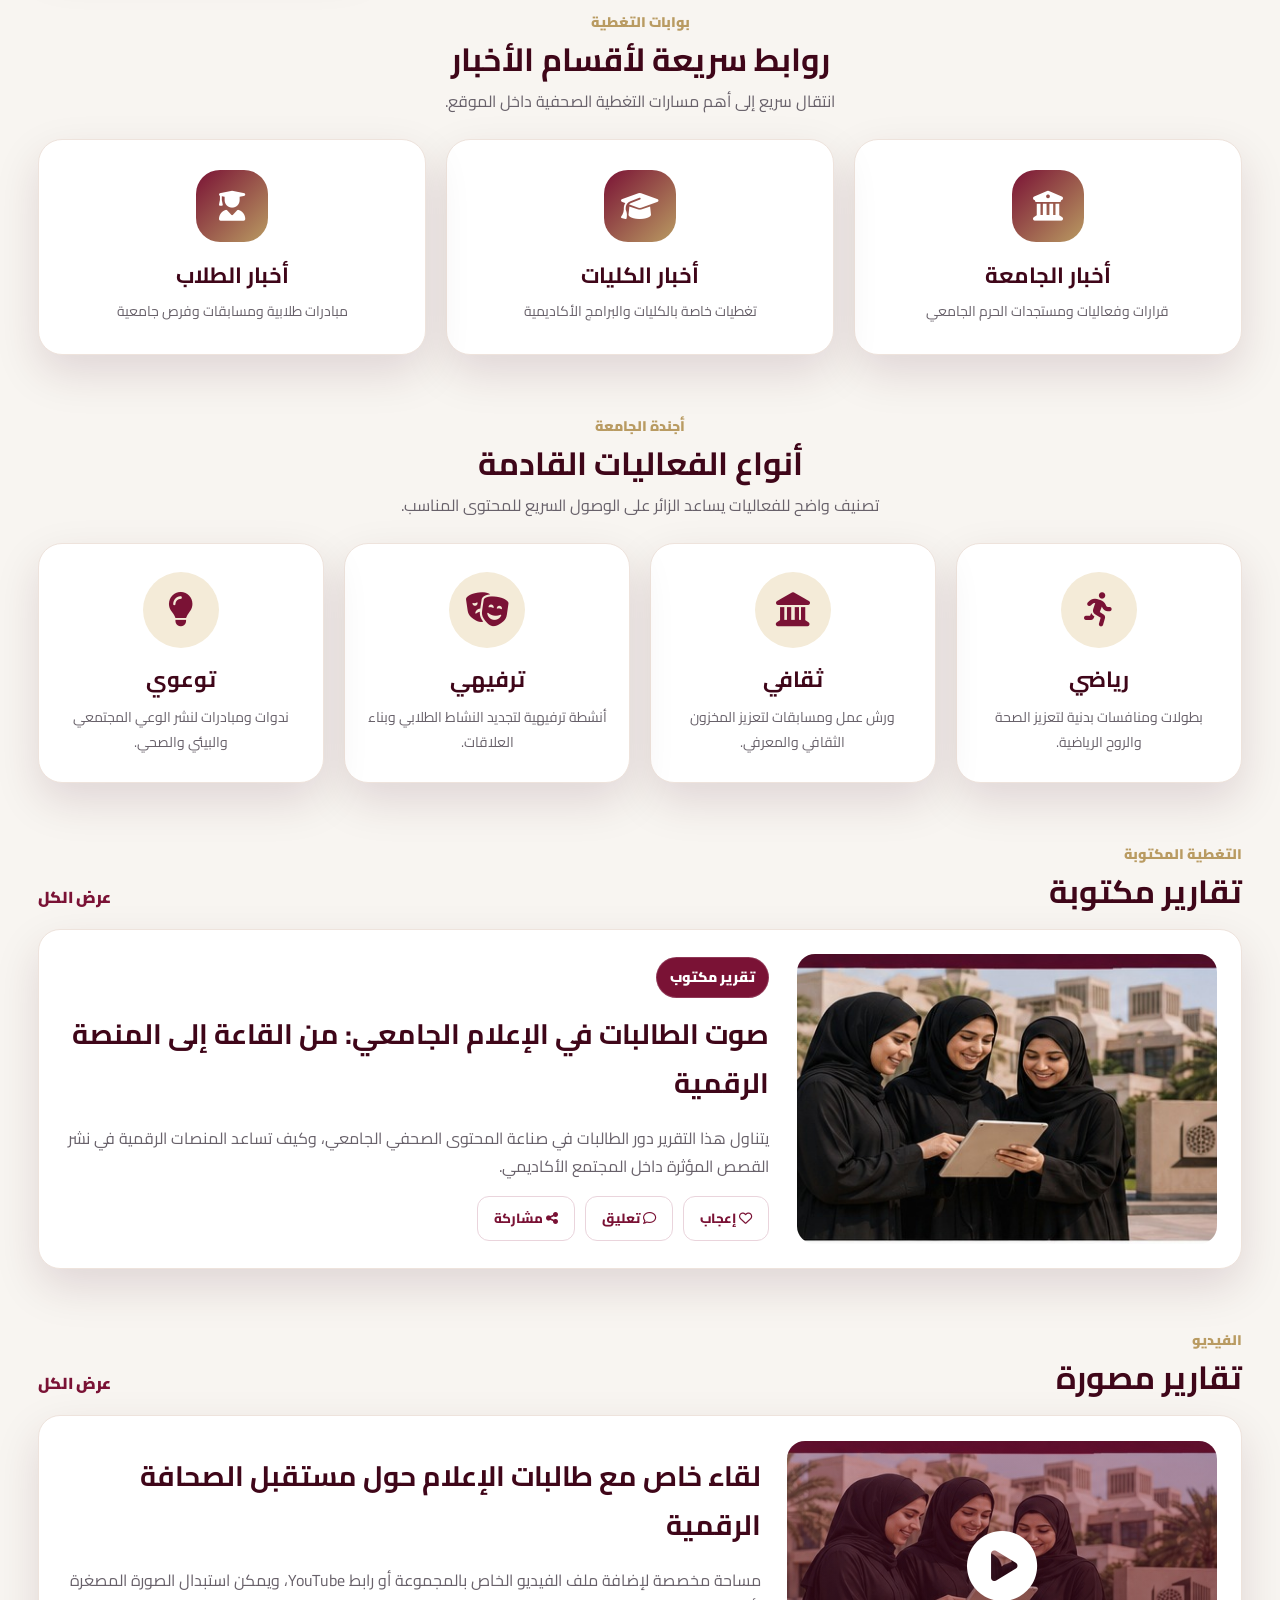
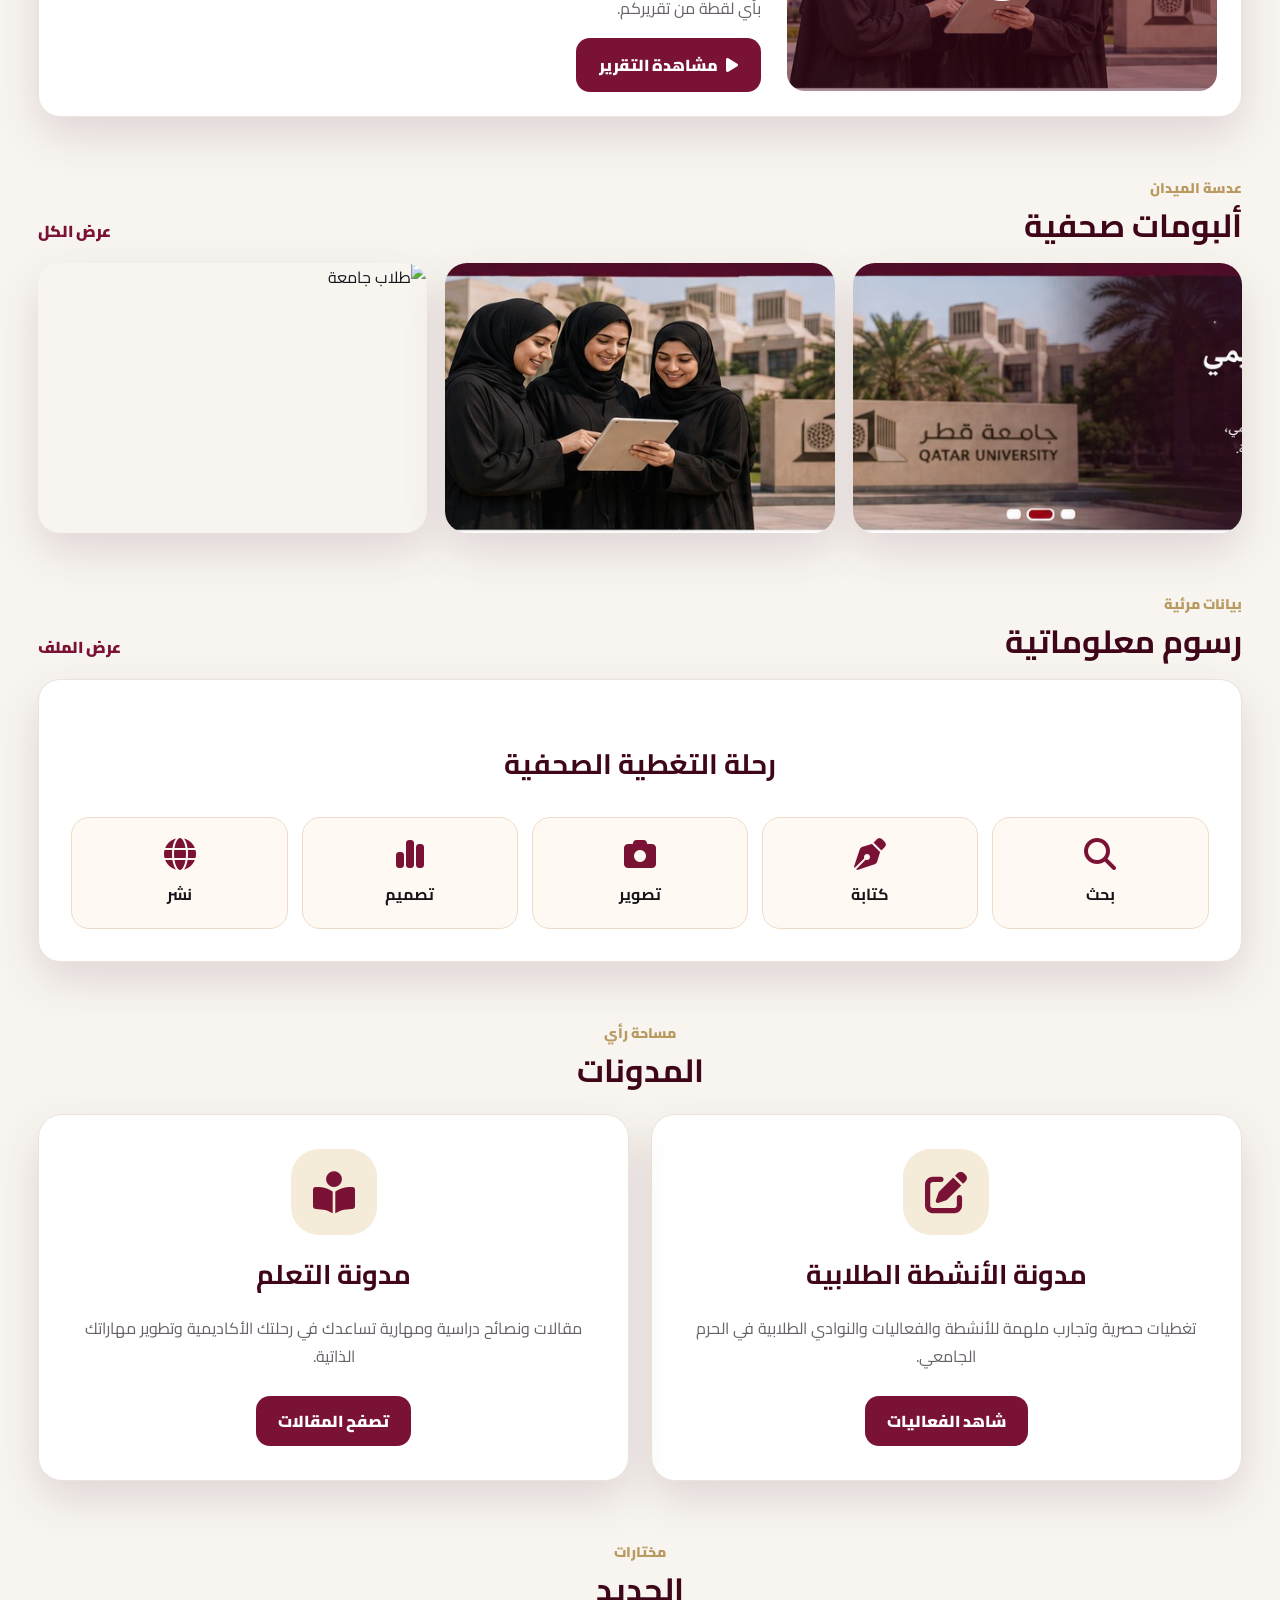
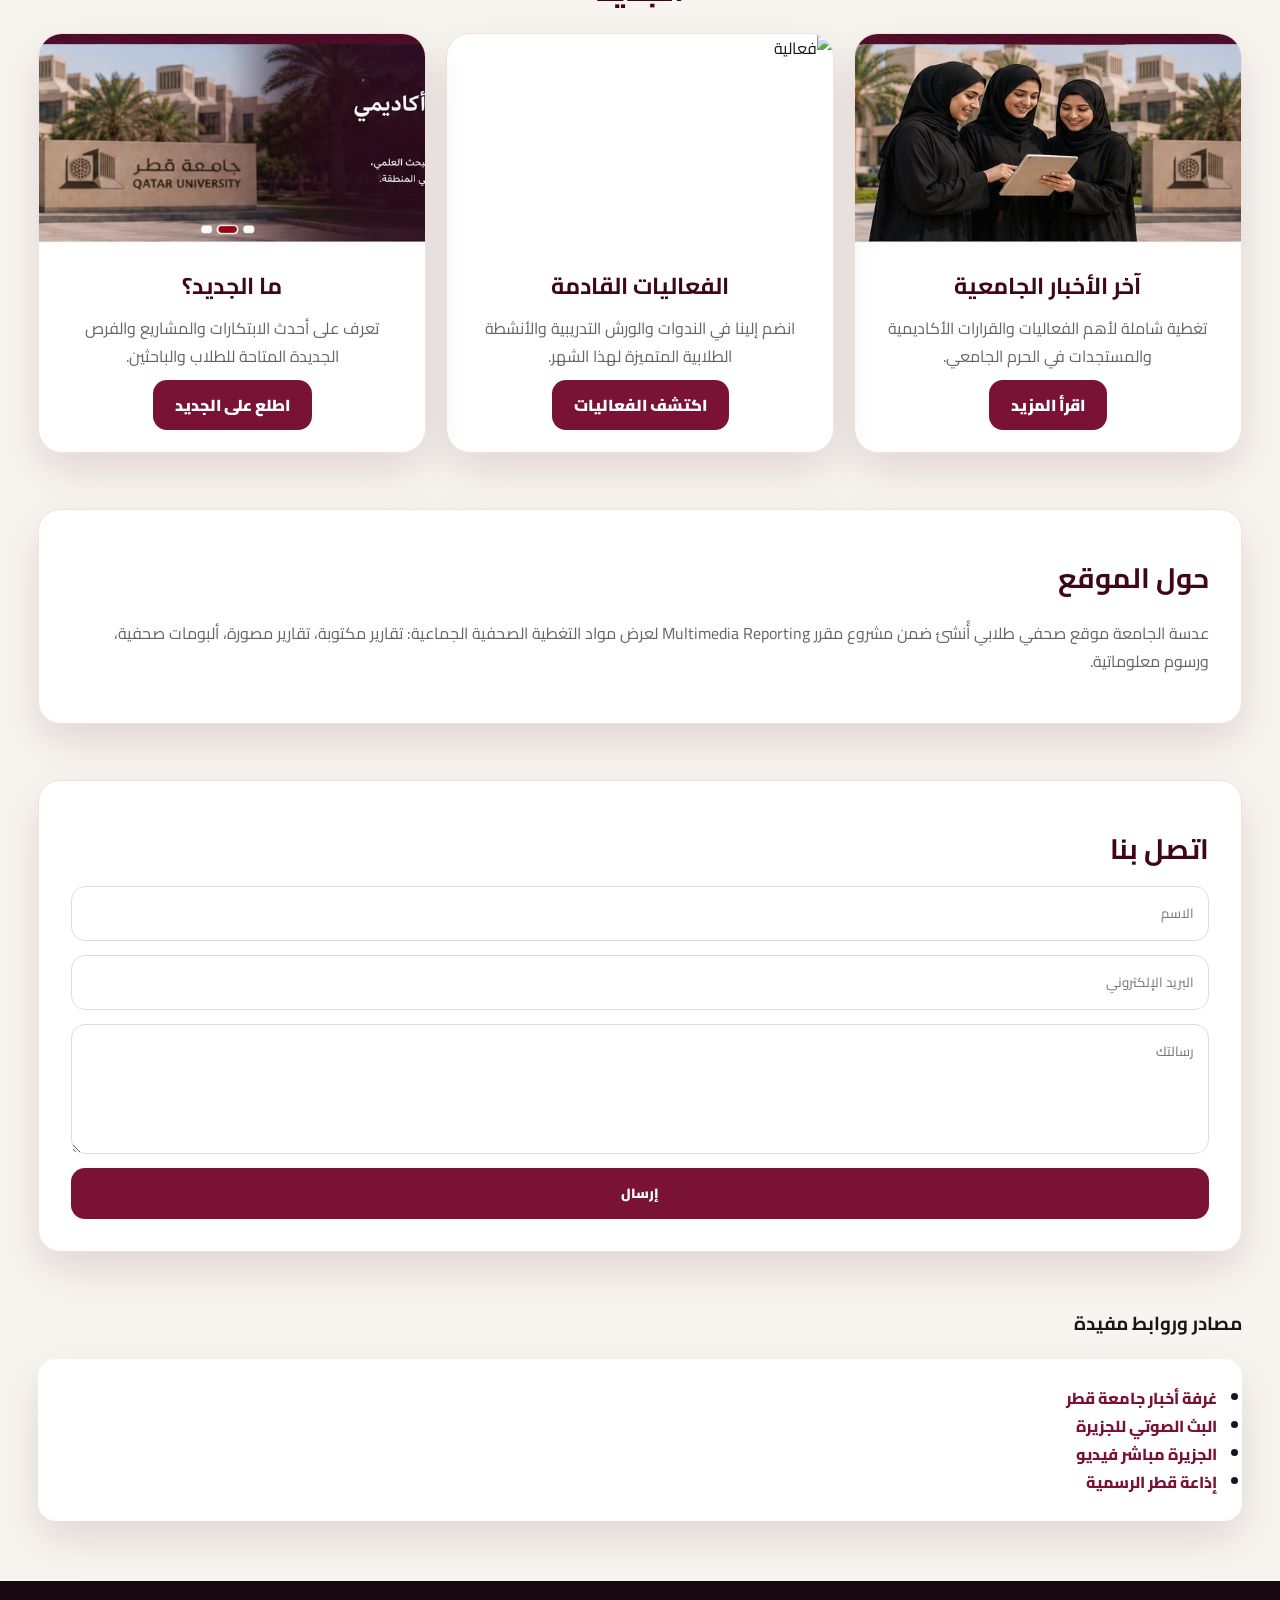
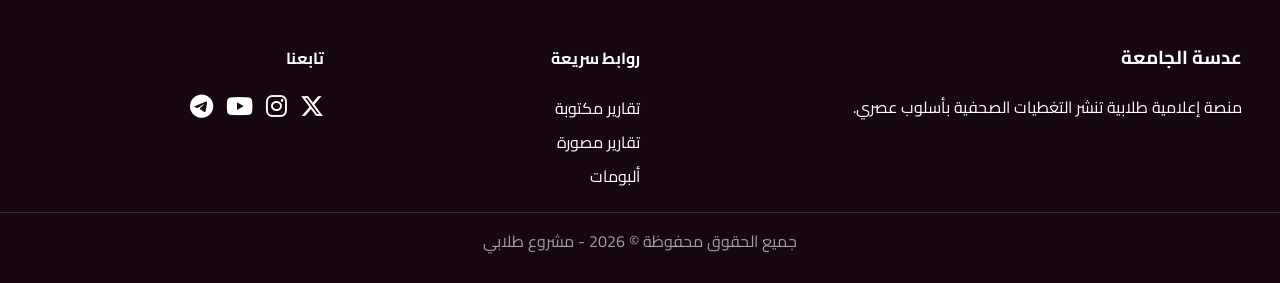
==== commit fec04a7b: "Add files via upload" ====
--- a/home.html
+++ b/home.html
@@ -94,7 +94,7 @@
 
         <div class="news-grid">
           <article class="card news-card big-news">
-            <img src="https://www.qu.edu.qa/sites/default/files/styles/large/public/2021-07/qu-campus.jpg" alt="جامعة قطر">
+            <img src="assets/hero-students-qu.jpg" alt="طالبات أمام جامعة قطر">
             <div class="news-body">
               <span class="tag">تعليم</span>
               <h4>جامعة قطر تعزز حضورها الأكاديمي والبحثي إقليميًا</h4>
@@ -236,7 +236,7 @@
       <div class="latest-grid">
         <article class="latest-card"><img src="assets/students-media.jpg" alt="أخبار جامعة"><div><h4>آخر الأخبار الجامعية</h4><p>تغطية شاملة لأهم الفعاليات والقرارات الأكاديمية والمستجدات في الحرم الجامعي.</p><a href="#">اقرأ المزيد</a></div></article>
         <article class="latest-card"><img src="https://images.unsplash.com/photo-1540575467063-178a50c2df87?auto=format&fit=crop&w=900&q=80" alt="فعالية"><div><h4>الفعاليات القادمة</h4><p>انضم إلينا في الندوات والورش التدريبية والأنشطة الطلابية المتميزة لهذا الشهر.</p><a href="#">اكتشف الفعاليات</a></div></article>
-        <article class="latest-card"><img src="https://www.qu.edu.qa/sites/default/files/styles/large/public/2021-07/qu-campus.jpg" alt="جامعة قطر"><div><h4>ما الجديد؟</h4><p>تعرف على أحدث الابتكارات والمشاريع والفرص الجديدة المتاحة للطلاب والباحثين.</p><a href="#">اطلع على الجديد</a></div></article>
+        <article class="latest-card"><img src="assets/hero-students-qu.jpg" alt="جامعة قطر"><div><h4>ما الجديد؟</h4><p>تعرف على أحدث الابتكارات والمشاريع والفرص الجديدة المتاحة للطلاب والباحثين.</p><a href="#">اطلع على الجديد</a></div></article>
       </div>
     </section>
 
@@ -275,5 +275,13 @@
     <p class="copy">جميع الحقوق محفوظة © 2026 - مشروع طلابي</p>
   </footer>
   <script src="app.js"></script>
+  <script>
+    document.querySelectorAll('img').forEach(function(img){
+      img.addEventListener('error', function(){
+        this.src = 'assets/hero-students-qu.jpg';
+        this.alt = 'صورة بديلة من جامعة قطر';
+      });
+    });
+  </script>
 </body>
 </html>
--- a/style.css
+++ b/style.css
@@ -23,3 +23,9 @@
 @media(max-width:1180px){.nav a{min-width:auto;padding-inline:12px;font-size:14px}.hero-grid{grid-template-columns:1fr}.hero-media{min-height:380px}.news-dashboard{grid-template-columns:1fr}.side-column{display:grid;grid-template-columns:1fr 1fr}.news-grid{grid-template-columns:repeat(3,1fr)}}
 @media(max-width:900px){.breaking-strip{font-size:12px}.live-inner{align-items:stretch;flex-direction:column;padding:10px 0}.live-actions{width:100%;display:grid;grid-template-columns:1fr}.live-btn,.live-link{justify-content:center}.topbar{height:72px}.menu-toggle{display:block}.nav{display:none}.nav.open{display:block}.nav-inner{flex-direction:column;align-items:stretch;padding:8px 0}.nav a{justify-content:flex-start;min-width:0;border-bottom:0;border-radius:12px}.hero-copy{min-height:auto;padding:28px}.hero-media{min-height:310px}.news-grid,.quick-links,.event-types,.blogs,.latest-grid,.gallery,.steps,.footer-grid{grid-template-columns:1fr}.feature,.video-box{grid-template-columns:1fr}.feature img,.video-thumb{height:240px}.side-column{grid-template-columns:1fr}.section-head{align-items:flex-start;flex-direction:column}.section-head h3,.section-title h3{font-size:27px}.brand h1{font-size:24px}.logo{width:50px;height:50px}.hero h2{font-size:34px}.hero p{font-size:16px}}
 @media(max-width:520px){.container{width:min(94vw,100%)}.hero{padding-top:18px}.hero-copy{border-radius:22px;padding:24px}.hero-media{border-radius:22px;min-height:260px}.hero-actions .btn{width:100%}.news-card img,.big-news img{height:205px}.portal-card,.event-card,.blog-card{padding:24px 16px}.latest-card img{height:190px}.topbar{height:68px}.live-title{font-size:14px;flex-wrap:wrap}.brand p{display:none}}
+
+/* Fix news cards image stability */
+.news-card{min-height:420px;display:flex;flex-direction:column}
+.news-card img{background:#f3eee9}
+.news-body{display:flex;flex-direction:column;flex:1}
+.news-body .meta{margin-top:auto}
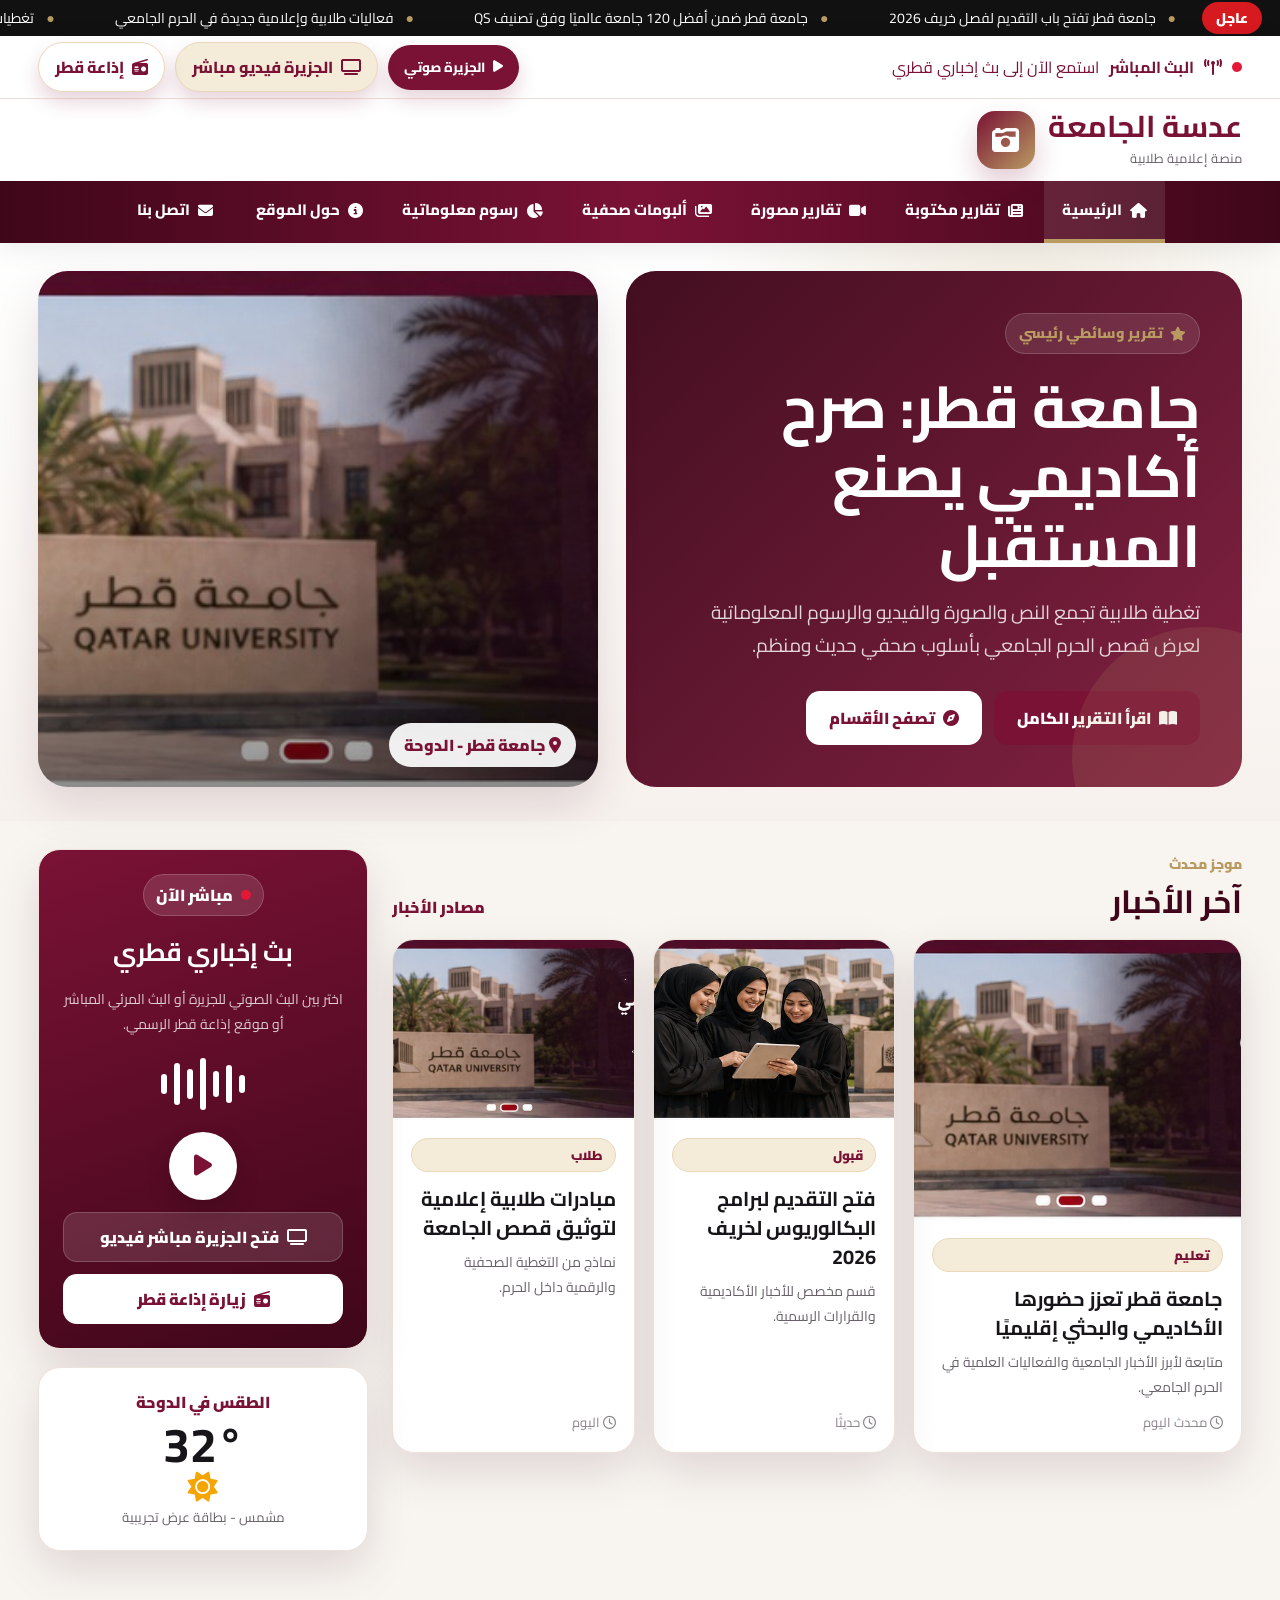
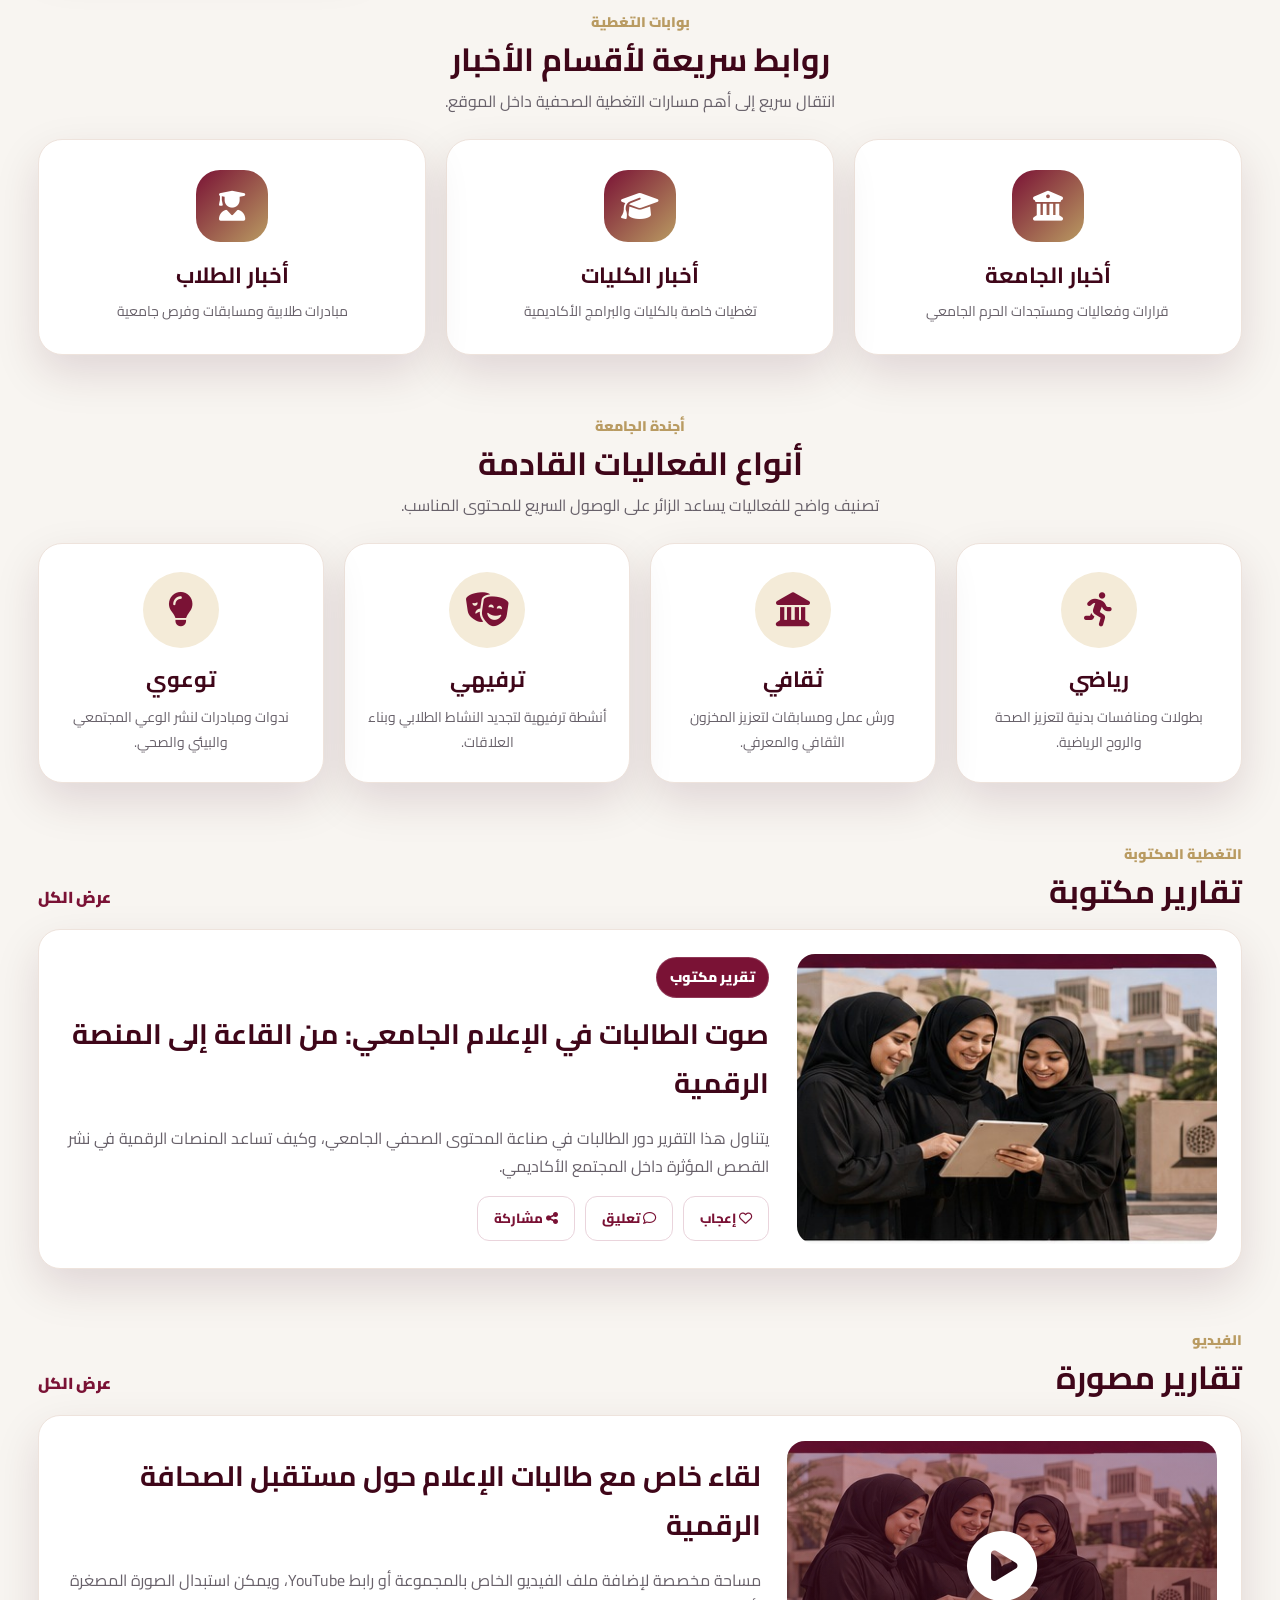
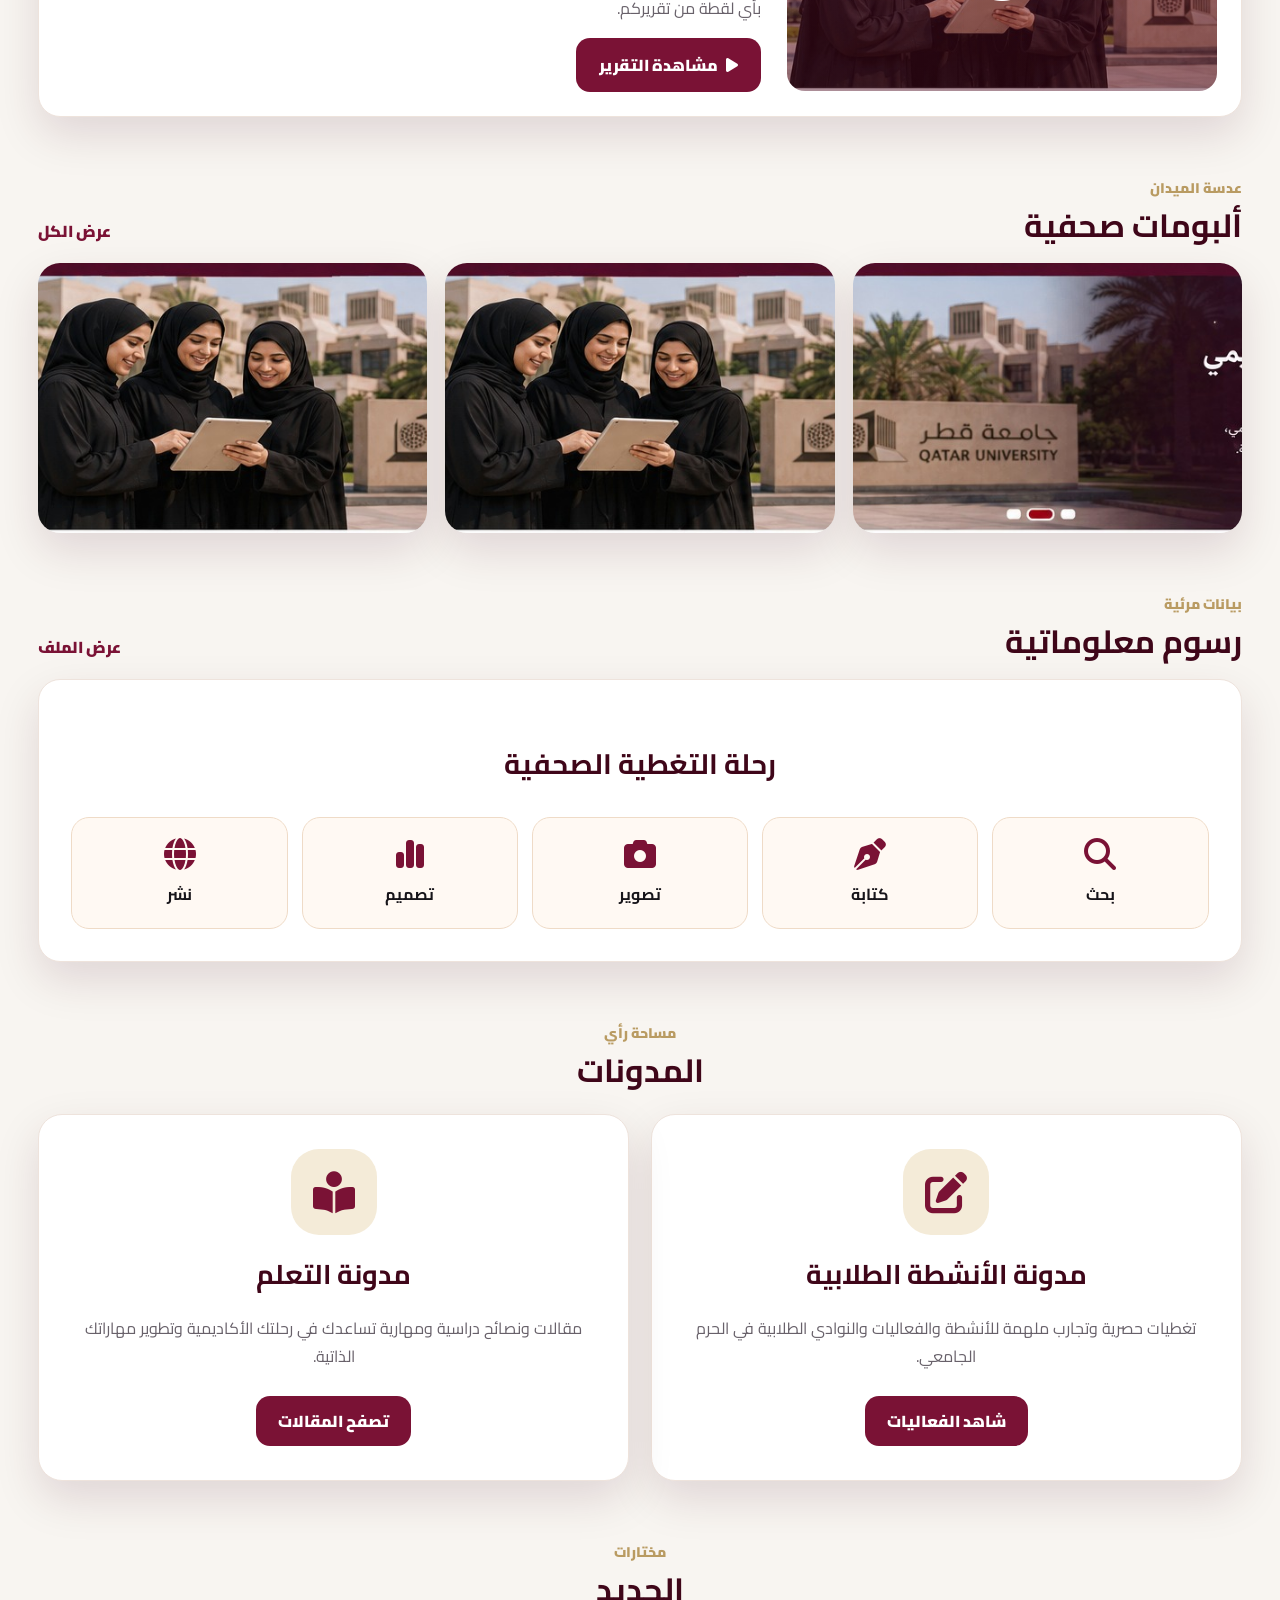
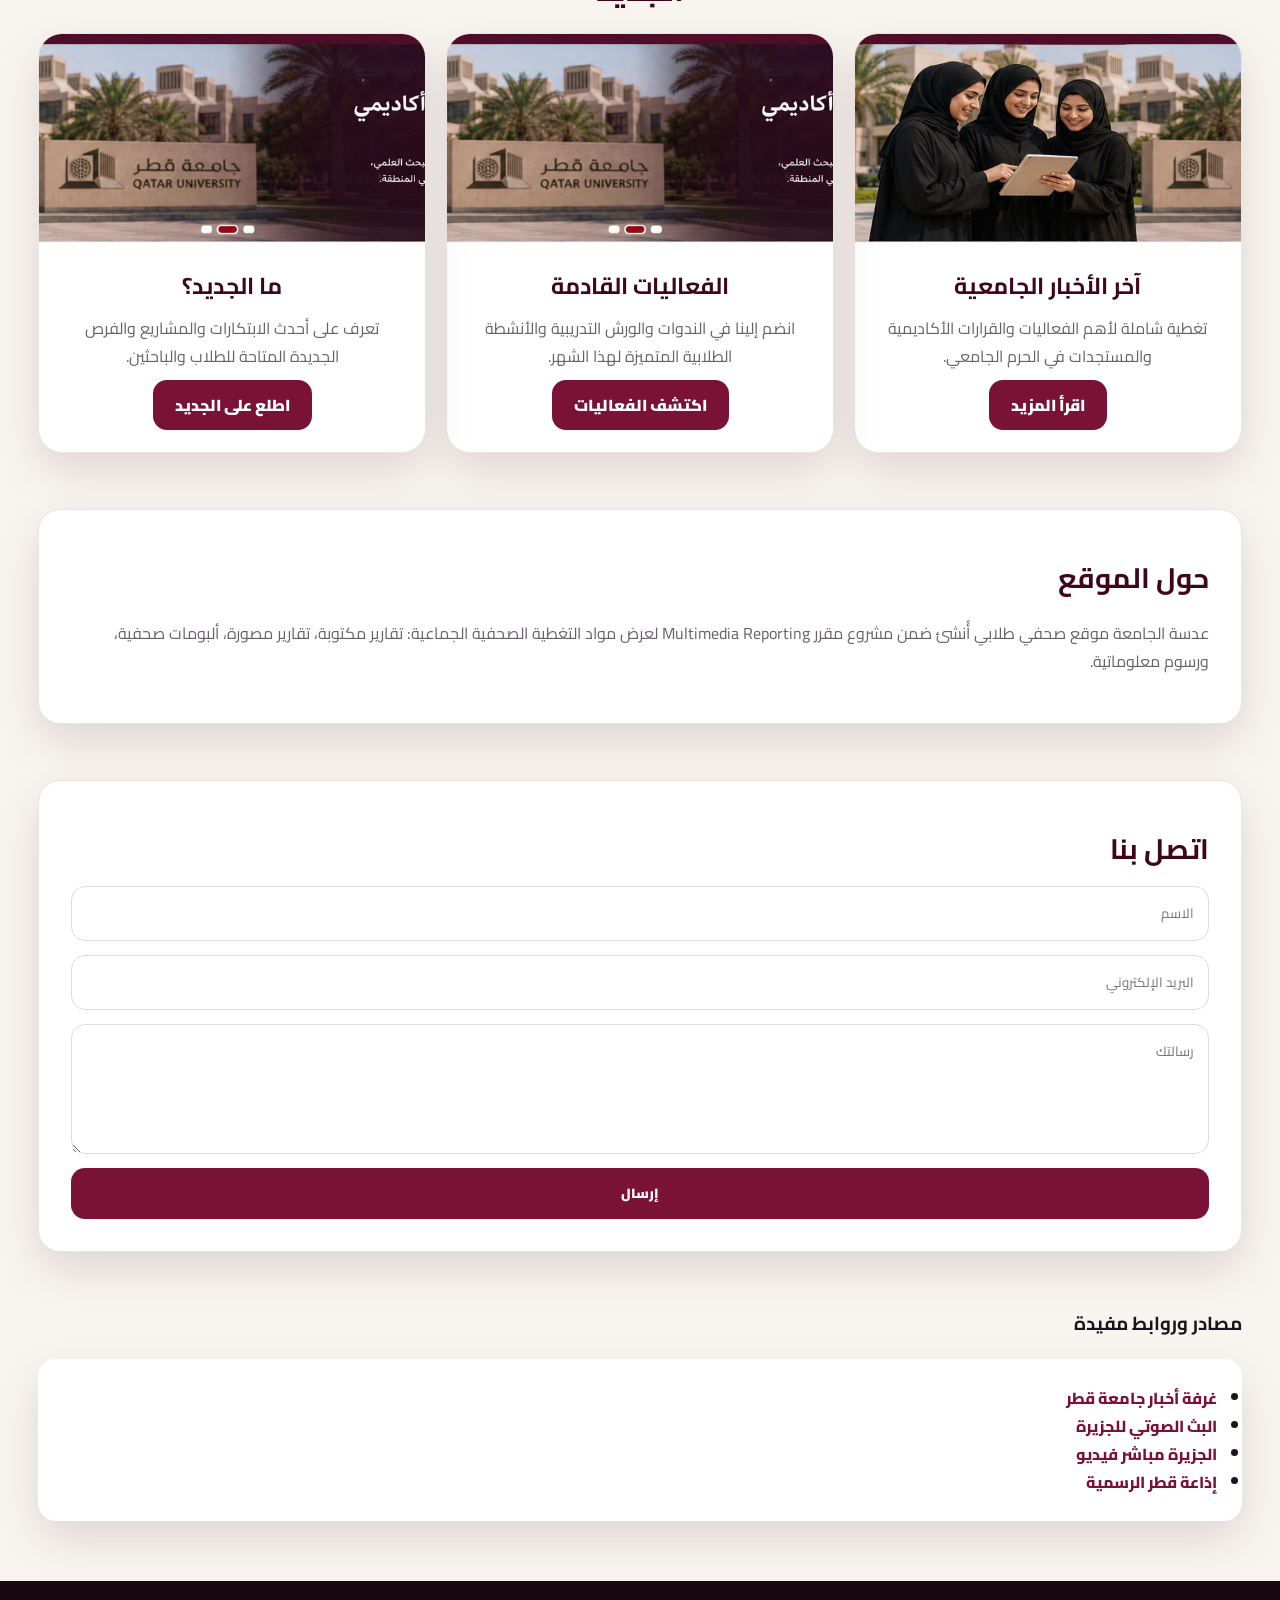
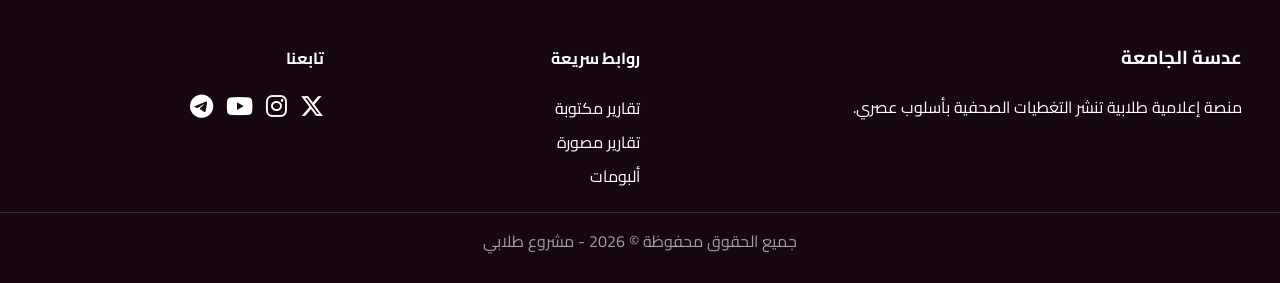
==== commit bc25ed6f: "Add files via upload" ====
--- a/home.html
+++ b/home.html
@@ -76,7 +76,7 @@
           </div>
         </div>
         <div class="hero-media" aria-label="طالبات جامعيات أمام جامعة قطر">
-          <img src="assets/hero-students-qu.jpg" alt="طالبات جامعيات بلباس خليجي قطري أمام جامعة قطر">
+          <img loading="lazy" onerror="this.onerror=null;this.src='assets/students-media.jpg';" src="assets/hero-students-qu.jpg" alt="طالبات جامعيات بلباس خليجي قطري أمام جامعة قطر">
           <div class="media-caption"><i class="fa-solid fa-location-dot"></i> جامعة قطر - الدوحة</div>
         </div>
       </div>
@@ -94,7 +94,7 @@
 
         <div class="news-grid">
           <article class="card news-card big-news">
-            <img src="assets/hero-students-qu.jpg" alt="طالبات أمام جامعة قطر">
+            <img loading="lazy" onerror="this.onerror=null;this.src='assets/students-media.jpg';" src="assets/hero-students-qu.jpg" alt="طالبات أمام جامعة قطر">
             <div class="news-body">
               <span class="tag">تعليم</span>
               <h4>جامعة قطر تعزز حضورها الأكاديمي والبحثي إقليميًا</h4>
@@ -103,7 +103,7 @@
             </div>
           </article>
           <article class="card news-card">
-            <img src="https://images.unsplash.com/photo-1497366754035-f200968a6e72?auto=format&fit=crop&w=900&q=80" alt="تعليم جامعي">
+            <img loading="lazy" onerror="this.onerror=null;this.src='assets/hero-students-qu.jpg';" src="assets/students-media.jpg" alt="تعليم جامعي">
             <div class="news-body">
               <span class="tag">قبول</span>
               <h4>فتح التقديم لبرامج البكالوريوس لخريف 2026</h4>
@@ -112,7 +112,7 @@
             </div>
           </article>
           <article class="card news-card">
-            <img src="https://images.unsplash.com/photo-1519681393784-d120267933ba?auto=format&fit=crop&w=900&q=80" alt="عمل طلابي">
+            <img loading="lazy" onerror="this.onerror=null;this.src='assets/students-media.jpg';" src="assets/hero-students-qu.jpg" alt="عمل طلابي">
             <div class="news-body">
               <span class="tag">طلاب</span>
               <h4>مبادرات طلابية إعلامية لتوثيق قصص الجامعة</h4>
@@ -172,7 +172,7 @@
     <section id="written" class="container section">
       <div class="section-head"><div><span class="kicker">التغطية المكتوبة</span><h3>تقارير مكتوبة</h3></div><a href="#">عرض الكل</a></div>
       <div class="feature card">
-        <img src="assets/students-media.jpg" alt="طالبات جامعيات بلباس خليجي قطري">
+        <img loading="lazy" onerror="this.onerror=null;this.src='assets/hero-students-qu.jpg';" src="assets/students-media.jpg" alt="طالبات جامعيات بلباس خليجي قطري">
         <div>
           <span class="eyebrow small">تقرير مكتوب</span>
           <h3>صوت الطالبات في الإعلام الجامعي: من القاعة إلى المنصة الرقمية</h3>
@@ -197,9 +197,9 @@
     <section id="gallery" class="container section">
       <div class="section-head"><div><span class="kicker">عدسة الميدان</span><h3>ألبومات صحفية</h3></div><a href="#">عرض الكل</a></div>
       <div class="gallery">
-        <img src="assets/hero-students-qu.jpg" alt="طالبات في جامعة قطر">
-        <img src="assets/students-media.jpg" alt="طالبات إعلام">
-        <img src="https://images.unsplash.com/photo-1523580846011-d3a5bc25702b?auto=format&fit=crop&w=900&q=80" alt="طلاب جامعة">
+        <img loading="lazy" onerror="this.onerror=null;this.src='assets/students-media.jpg';" src="assets/hero-students-qu.jpg" alt="طالبات في جامعة قطر">
+        <img loading="lazy" onerror="this.onerror=null;this.src='assets/hero-students-qu.jpg';" src="assets/students-media.jpg" alt="طالبات إعلام">
+        <img loading="lazy" onerror="this.onerror=null;this.src='assets/hero-students-qu.jpg';" src="assets/students-media.jpg" alt="طلاب جامعة">
       </div>
     </section>
 
@@ -234,9 +234,9 @@
         <h3>الجديد</h3>
       </div>
       <div class="latest-grid">
-        <article class="latest-card"><img src="assets/students-media.jpg" alt="أخبار جامعة"><div><h4>آخر الأخبار الجامعية</h4><p>تغطية شاملة لأهم الفعاليات والقرارات الأكاديمية والمستجدات في الحرم الجامعي.</p><a href="#">اقرأ المزيد</a></div></article>
-        <article class="latest-card"><img src="https://images.unsplash.com/photo-1540575467063-178a50c2df87?auto=format&fit=crop&w=900&q=80" alt="فعالية"><div><h4>الفعاليات القادمة</h4><p>انضم إلينا في الندوات والورش التدريبية والأنشطة الطلابية المتميزة لهذا الشهر.</p><a href="#">اكتشف الفعاليات</a></div></article>
-        <article class="latest-card"><img src="assets/hero-students-qu.jpg" alt="جامعة قطر"><div><h4>ما الجديد؟</h4><p>تعرف على أحدث الابتكارات والمشاريع والفرص الجديدة المتاحة للطلاب والباحثين.</p><a href="#">اطلع على الجديد</a></div></article>
+        <article class="latest-card"><img loading="lazy" onerror="this.onerror=null;this.src='assets/hero-students-qu.jpg';" src="assets/students-media.jpg" alt="أخبار جامعة"><div><h4>آخر الأخبار الجامعية</h4><p>تغطية شاملة لأهم الفعاليات والقرارات الأكاديمية والمستجدات في الحرم الجامعي.</p><a href="#">اقرأ المزيد</a></div></article>
+        <article class="latest-card"><img loading="lazy" onerror="this.onerror=null;this.src='assets/students-media.jpg';" src="assets/hero-students-qu.jpg" alt="فعالية"><div><h4>الفعاليات القادمة</h4><p>انضم إلينا في الندوات والورش التدريبية والأنشطة الطلابية المتميزة لهذا الشهر.</p><a href="#">اكتشف الفعاليات</a></div></article>
+        <article class="latest-card"><img loading="lazy" onerror="this.onerror=null;this.src='assets/students-media.jpg';" src="assets/hero-students-qu.jpg" alt="جامعة قطر"><div><h4>ما الجديد؟</h4><p>تعرف على أحدث الابتكارات والمشاريع والفرص الجديدة المتاحة للطلاب والباحثين.</p><a href="#">اطلع على الجديد</a></div></article>
       </div>
     </section>
 
